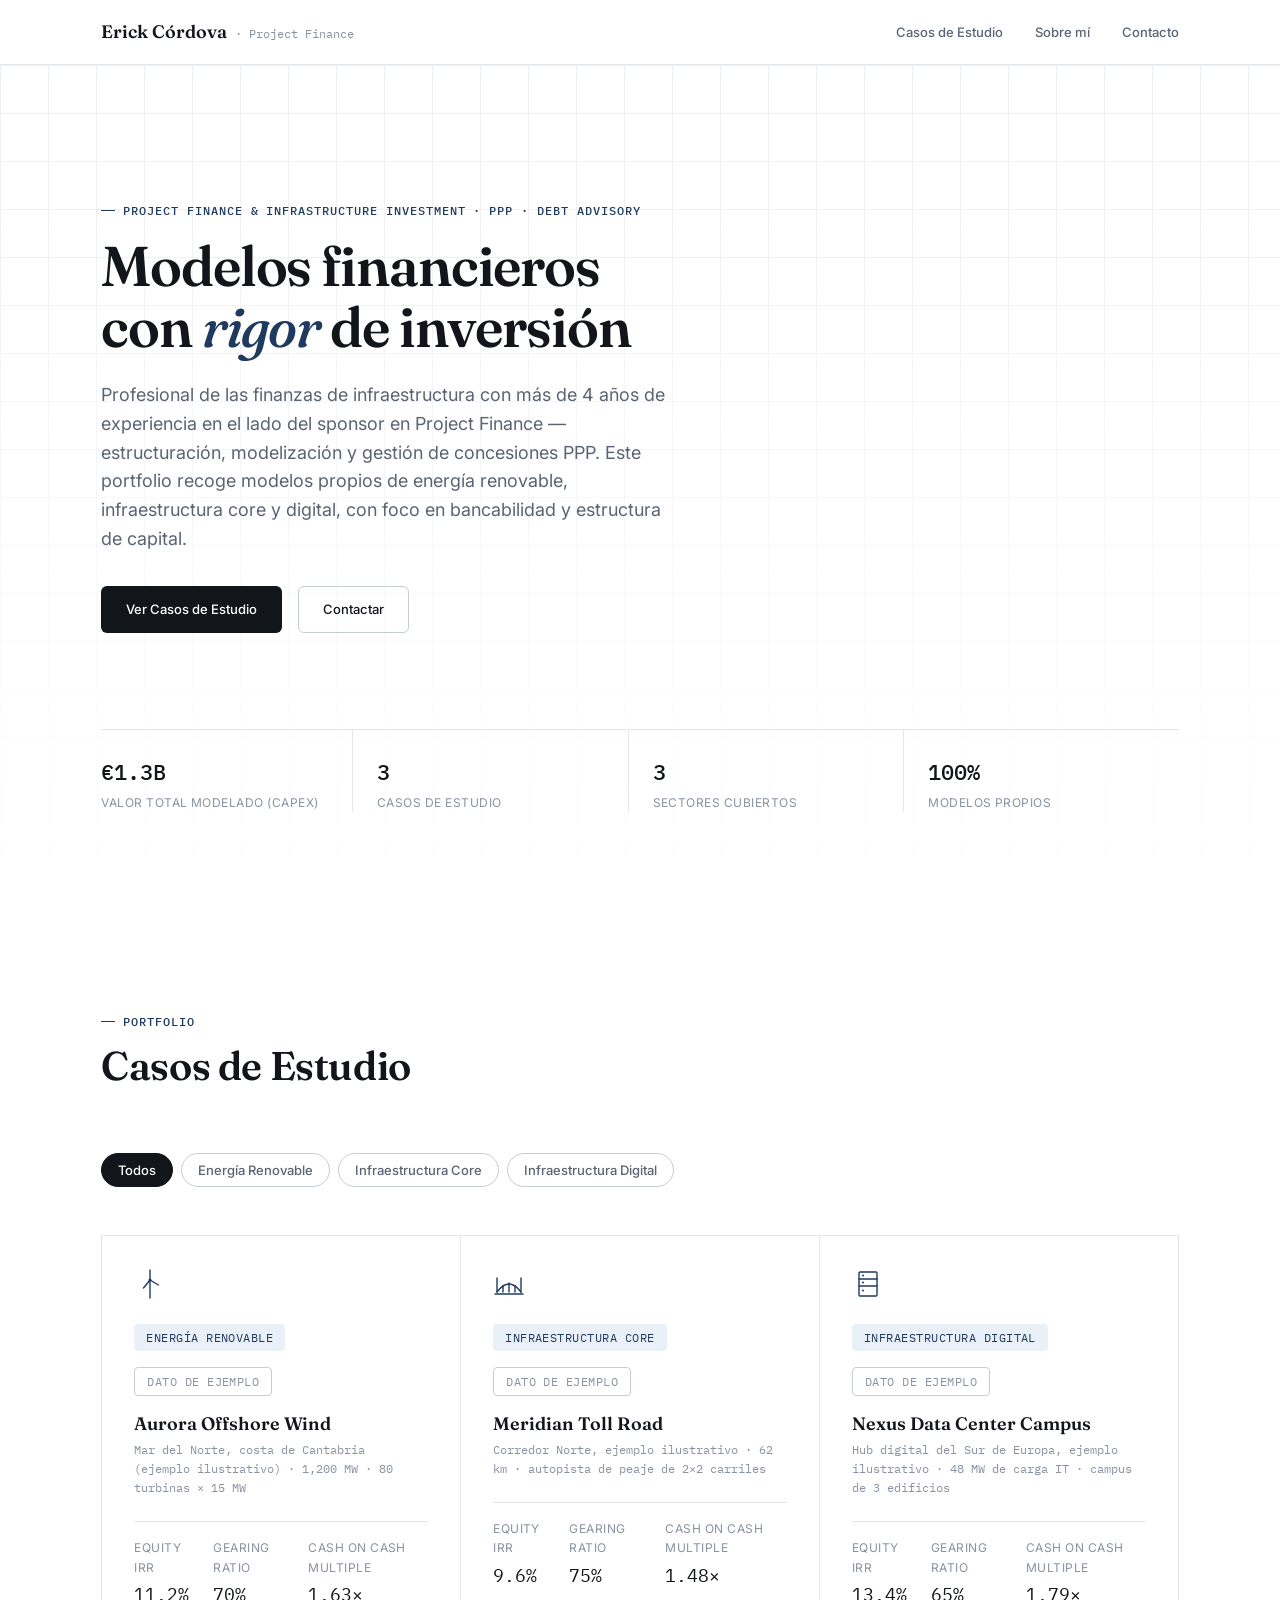
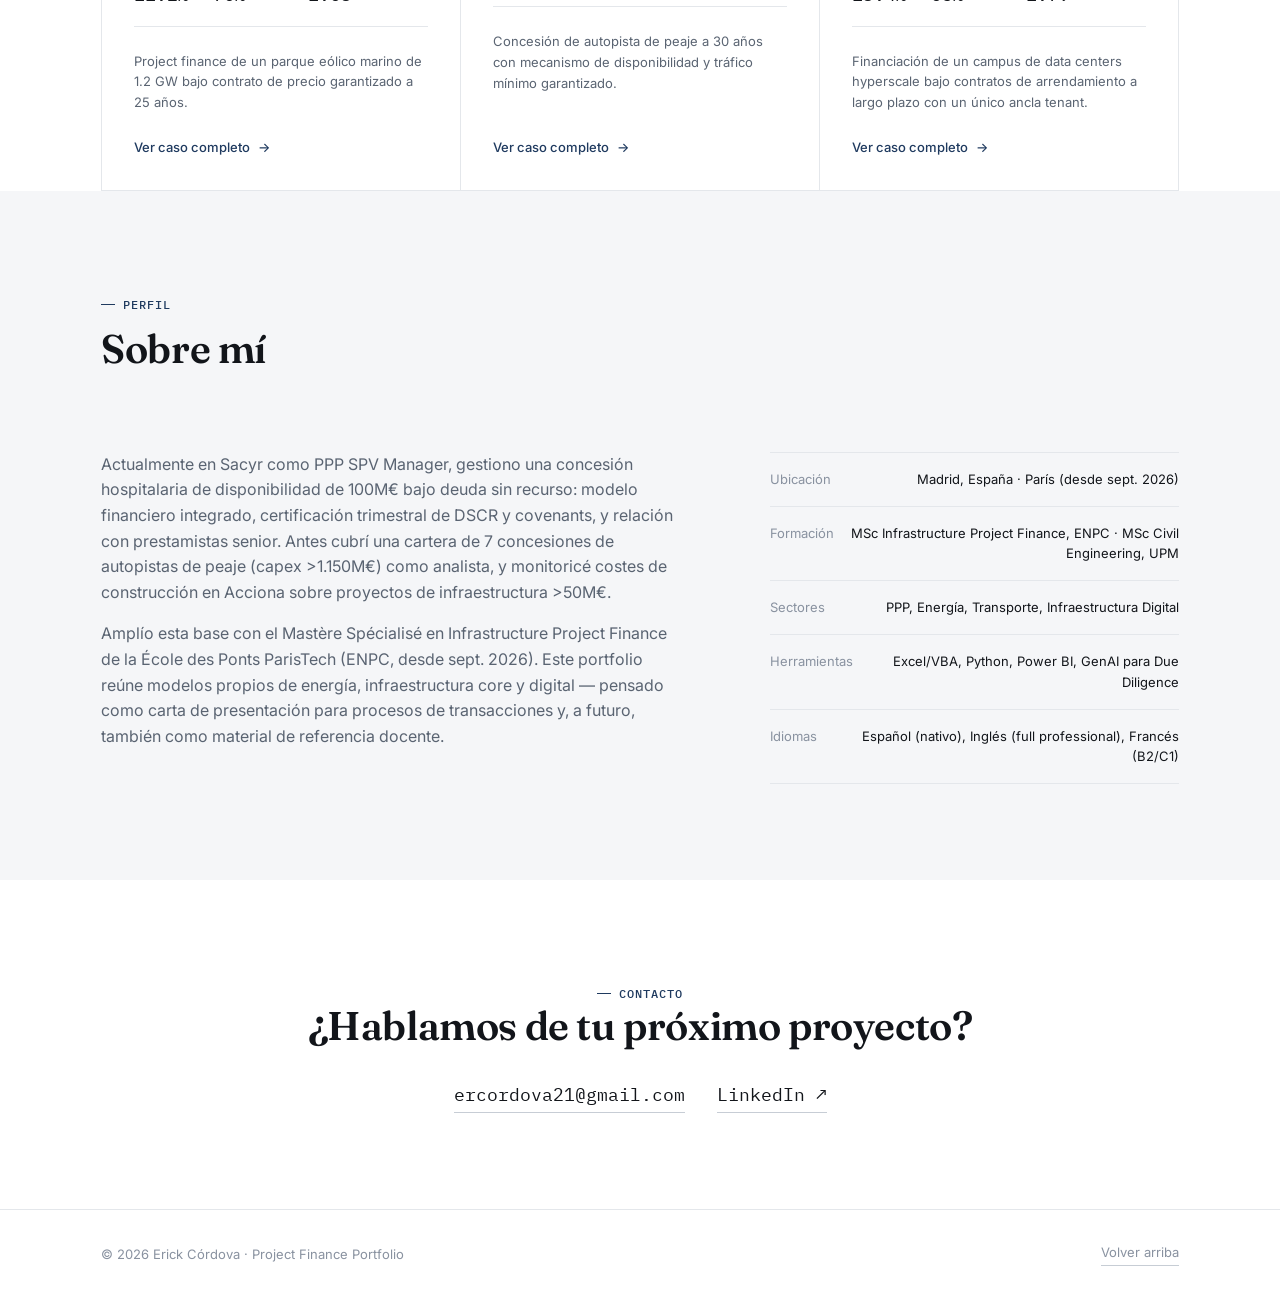
==== index.html @ b97da528 "Initial commit: project finance portfolio site Static HTML/CSS/JS portfolio with data-driven case st" ====
<!doctype html>
<html lang="es">
<head>
  <meta charset="UTF-8" />
  <meta name="viewport" content="width=device-width, initial-scale=1.0" />
  <title>Erick Córdova · Project Finance Portfolio</title>
  <meta name="description" content="Portfolio de casos de estudio en project finance de Erick Córdova: energía renovable, infraestructura core e infraestructura digital." />
  <link rel="stylesheet" href="styles.css" />
</head>
<body>

  <header class="site-nav">
    <div class="container">
      <a href="#" class="brand">Erick Córdova <span class="brand-sub">· Project Finance</span></a>
      <ul class="nav-links">
        <li><a href="#casos">Casos de Estudio</a></li>
        <li><a href="#sobre-mi">Sobre mí</a></li>
        <li><a href="#contacto">Contacto</a></li>
      </ul>
    </div>
  </header>

  <!-- ================= HERO ================= -->
  <section class="hero">
    <div class="hero-grid-bg" aria-hidden="true"></div>
    <div class="container">
      <span class="eyebrow">Project Finance &amp; Infrastructure Investment · PPP · Debt Advisory</span>
      <h1 class="reveal">Modelos financieros con <em>rigor</em> de inversión</h1>
      <p class="hero-sub reveal">
        Profesional de las finanzas de infraestructura con más de 4 años de
        experiencia en el lado del sponsor en Project Finance —
        estructuración, modelización y gestión de concesiones PPP. Este
        portfolio recoge modelos propios de energía renovable,
        infraestructura core y digital, con foco en bancabilidad y estructura
        de capital.
      </p>
      <div class="hero-ctas reveal">
        <a href="#casos" class="btn btn-primary">Ver Casos de Estudio</a>
        <a href="#contacto" class="btn btn-secondary">Contactar</a>
      </div>

      <div class="stat-bar reveal">
        <div class="stat">
          <div class="stat-value" id="stat-total-value">—</div>
          <div class="stat-label">Valor total modelado (capex)</div>
        </div>
        <div class="stat">
          <div class="stat-value" id="stat-count">—</div>
          <div class="stat-label">Casos de estudio</div>
        </div>
        <div class="stat">
          <div class="stat-value" id="stat-sectors">—</div>
          <div class="stat-label">Sectores cubiertos</div>
        </div>
        <div class="stat">
          <div class="stat-value">100%</div>
          <div class="stat-label">Modelos propios</div>
        </div>
      </div>
    </div>
  </section>

  <!-- ================= CASOS DE ESTUDIO ================= -->
  <section id="casos">
    <div class="container">
      <div class="section-heading reveal">
        <span class="eyebrow">Portfolio</span>
        <h2>Casos de Estudio</h2>
      </div>

      <div class="filter-pills reveal" role="group" aria-label="Filtrar casos de estudio por sector">
        <button class="pill" type="button" data-filter="all" aria-pressed="true">Todos</button>
        <button class="pill" type="button" data-filter="renewable" aria-pressed="false">Energía Renovable</button>
        <button class="pill" type="button" data-filter="core" aria-pressed="false">Infraestructura Core</button>
        <button class="pill" type="button" data-filter="digital" aria-pressed="false">Infraestructura Digital</button>
      </div>

      <!-- El contenido de este grid se genera desde window.CASE_STUDIES
           (data/<sector>/*.js) vía assets/js/render.js -->
      <div class="case-grid reveal" id="case-grid"></div>
      <p class="empty-state" id="empty-state" hidden>No hay casos de estudio en este sector todavía.</p>
    </div>
  </section>

  <!-- ================= SOBRE MÍ ================= -->
  <section id="sobre-mi" class="about">
    <div class="container">
      <div class="section-heading reveal" style="padding-top:0;">
        <span class="eyebrow">Perfil</span>
        <h2>Sobre mí</h2>
      </div>

      <div class="about-grid reveal">
        <div>
          <p>Actualmente en Sacyr como PPP SPV Manager, gestiono una concesión hospitalaria de disponibilidad de 100M€ bajo deuda sin recurso: modelo financiero integrado, certificación trimestral de DSCR y covenants, y relación con prestamistas senior. Antes cubrí una cartera de 7 concesiones de autopistas de peaje (capex &gt;1.150M€) como analista, y monitoricé costes de construcción en Acciona sobre proyectos de infraestructura &gt;50M€.</p>
          <p>Amplío esta base con el Mastère Spécialisé en Infrastructure Project Finance de la École des Ponts ParisTech (ENPC, desde sept. 2026). Este portfolio reúne modelos propios de energía, infraestructura core y digital — pensado como carta de presentación para procesos de transacciones y, a futuro, también como material de referencia docente.</p>
        </div>

        <ul class="fact-list">
          <li><span class="fact-label">Ubicación</span><span class="fact-value">Madrid, España · París (desde sept. 2026)</span></li>
          <li><span class="fact-label">Formación</span><span class="fact-value">MSc Infrastructure Project Finance, ENPC · MSc Civil Engineering, UPM</span></li>
          <li><span class="fact-label">Sectores</span><span class="fact-value">PPP, Energía, Transporte, Infraestructura Digital</span></li>
          <li><span class="fact-label">Herramientas</span><span class="fact-value">Excel/VBA, Python, Power BI, GenAI para Due Diligence</span></li>
          <li><span class="fact-label">Idiomas</span><span class="fact-value">Español (nativo), Inglés (full professional), Francés (B2/C1)</span></li>
        </ul>
      </div>
    </div>
  </section>

  <!-- ================= CONTACTO ================= -->
  <section id="contacto" class="contact">
    <div class="container">
      <span class="eyebrow" style="justify-content:center;">Contacto</span>
      <h2 class="reveal">¿Hablamos de tu próximo proyecto?</h2>
      <div class="contact-links reveal">
        <a href="mailto:ercordova21@gmail.com" class="link-underline">ercordova21@gmail.com</a>
        <a href="https://www.linkedin.com/in/erickcl" class="link-underline" target="_blank" rel="noopener">LinkedIn ↗</a>
      </div>
    </div>
  </section>

  <footer class="site-footer">
    <div class="container">
      <span>&copy; <span id="year"></span> Erick Córdova · Project Finance Portfolio</span>
      <a href="#" class="link-underline">Volver arriba</a>
    </div>
  </footer>

  <!-- Ficheros de datos — uno por caso de estudio, organizados por sector -->
  <script src="data/energia-renovable/aurora-offshore-wind.js"></script>
  <script src="data/infraestructura-core/meridian-toll-road.js"></script>
  <script src="data/infraestructura-digital/nexus-data-center.js"></script>

  <script src="assets/js/charts.js"></script>
  <script src="assets/js/render.js"></script>
  <script src="script.js"></script>
</body>
</html>
---- styles.css ----
/* ============================================================================
   PROJECT FINANCE PORTFOLIO — Design System
   Minimalista blanco/negro · acento azul "blueprint" · datos en monoespaciada
   ============================================================================ */

@import url("https://fonts.googleapis.com/css2?family=Fraunces:ital,wght@0,500;0,600;1,500;1,600&family=Inter:wght@400;500;600&family=IBM+Plex+Mono:wght@400;500&display=swap");

:root {
  /* Color */
  --bg: #ffffff;
  --bg-subtle: #f5f6f8;
  --ink: #12151a;
  --ink-secondary: #5a6472;
  --ink-faint: #8992a0;
  --line: #e4e7eb;
  --line-strong: #c7cdd5;
  --accent: #1f3a5f;
  --accent-soft: #eaf0f7;

  /* Tipografía */
  --font-display: "Fraunces", Georgia, serif;
  --font-body: "Inter", -apple-system, BlinkMacSystemFont, sans-serif;
  --font-mono: "IBM Plex Mono", ui-monospace, "SF Mono", monospace;

  /* Escala modular */
  --text-xs: 0.75rem;
  --text-sm: 0.8125rem;
  --text-base: 1rem;
  --text-md: 1.125rem;
  --text-lg: 1.375rem;
  --text-xl: clamp(1.75rem, 1.4rem + 1.5vw, 2.5rem);
  --text-2xl: clamp(2.25rem, 1.7rem + 2.5vw, 3.5rem);

  /* Espaciado base 4/8 */
  --space-1: 4px;
  --space-2: 8px;
  --space-3: 12px;
  --space-4: 16px;
  --space-6: 24px;
  --space-8: 32px;
  --space-12: 48px;
  --space-16: 64px;
  --space-24: 96px;
  --space-32: 128px;

  --radius-sm: 4px;
  --radius-base: 6px;
  --radius-pill: 999px;

  --ease-out: cubic-bezier(0.4, 0, 0.2, 1);
  --duration-fast: 150ms;
  --duration-base: 220ms;

  --container: 1180px;
  --gutter: clamp(20px, 4vw, 64px);
}

/* ---- Reset ---- */

* { margin: 0; padding: 0; box-sizing: border-box; }
html { -webkit-font-smoothing: antialiased; scroll-behavior: smooth; overflow-x: hidden; }

@media (prefers-reduced-motion: reduce) {
  html { scroll-behavior: auto; }
  * { animation-duration: 0.01ms !important; transition-duration: 0.01ms !important; }
}

body {
  background: var(--bg);
  color: var(--ink);
  font-family: var(--font-body);
  font-size: var(--text-base);
  line-height: 1.6;
  overflow-x: hidden;
}

img, svg { display: block; max-width: 100%; }

a { color: inherit; text-decoration: none; }

:focus-visible {
  outline: 2px solid var(--accent);
  outline-offset: 3px;
}

/* ---- Tipografía ---- */

h1, h2, h3 {
  font-family: var(--font-display);
  font-weight: 600;
  color: var(--ink);
}

h1 { font-size: var(--text-2xl); line-height: 1.08; letter-spacing: -0.02em; }
h2 { font-size: var(--text-xl); line-height: 1.15; letter-spacing: -0.01em; }
h3 { font-size: var(--text-md); line-height: 1.3; font-weight: 600; }

em, .accent-italic {
  font-style: italic;
  color: var(--accent);
  font-weight: 500;
}

p { color: var(--ink-secondary); max-width: 62ch; }
p + p { margin-top: var(--space-4); }

.eyebrow {
  display: inline-flex;
  align-items: center;
  gap: var(--space-2);
  font-family: var(--font-mono);
  font-size: var(--text-xs);
  font-weight: 500;
  letter-spacing: 0.08em;
  text-transform: uppercase;
  color: var(--accent);
}

.eyebrow::before {
  content: "";
  width: 14px;
  height: 1px;
  background: var(--accent);
}

/* Todos los datos numéricos van en monoespaciada */
.mono, .stat-value, .metric-value, table td.numeric, .callout-value {
  font-family: var(--font-mono);
  font-variant-numeric: tabular-nums;
}

/* ---- Layout ---- */

.container {
  max-width: var(--container);
  margin: 0 auto;
  padding: 0 var(--gutter);
}

section { position: relative; }

.placeholder {
  color: var(--accent);
}

/* ---- Nav ---- */

.site-nav {
  position: sticky;
  top: 0;
  z-index: 50;
  background: rgba(255, 255, 255, 0.82);
  backdrop-filter: blur(10px);
  -webkit-backdrop-filter: blur(10px);
  border-bottom: 1px solid var(--line);
}

.site-nav .container {
  display: flex;
  align-items: center;
  justify-content: space-between;
  height: 64px;
}

.site-nav .brand {
  font-family: var(--font-display);
  font-weight: 600;
  font-size: var(--text-md);
  display: flex;
  align-items: baseline;
  gap: var(--space-2);
}

.site-nav .brand .brand-sub {
  font-family: var(--font-mono);
  font-size: var(--text-xs);
  color: var(--ink-faint);
  font-weight: 400;
}

.nav-links {
  display: flex;
  gap: var(--space-8);
  list-style: none;
}

.nav-links a {
  font-size: var(--text-sm);
  font-weight: 500;
  color: var(--ink-secondary);
  transition: color var(--duration-fast) var(--ease-out);
}

.nav-links a:hover { color: var(--ink); }

.nav-back {
  display: inline-flex;
  align-items: center;
  gap: var(--space-2);
  font-size: var(--text-sm);
  font-weight: 500;
  color: var(--ink-secondary);
  transition: color var(--duration-fast) var(--ease-out), gap var(--duration-fast) var(--ease-out);
}

.nav-back:hover { color: var(--accent); gap: var(--space-3); }

@media (max-width: 720px) {
  .nav-links { display: none; }
}

/* ---- Buttons ---- */

.btn {
  display: inline-flex;
  align-items: center;
  gap: var(--space-2);
  padding: var(--space-3) var(--space-6);
  border-radius: var(--radius-base);
  font-size: var(--text-sm);
  font-weight: 500;
  cursor: pointer;
  border: 1px solid transparent;
  transition: background-color var(--duration-fast) var(--ease-out),
              border-color var(--duration-fast) var(--ease-out),
              color var(--duration-fast) var(--ease-out),
              transform var(--duration-fast) var(--ease-out);
}

.btn:active { transform: scale(0.98); }

.btn-primary { background: var(--ink); color: var(--bg); }
.btn-primary:hover { background: var(--accent); }

.btn-secondary { background: transparent; border-color: var(--line-strong); color: var(--ink); }
.btn-secondary:hover { border-color: var(--accent); color: var(--accent); }

.btn[disabled] { opacity: 0.4; cursor: not-allowed; pointer-events: none; }

.link-arrow {
  display: inline-flex;
  align-items: center;
  gap: var(--space-2);
  font-size: var(--text-sm);
  font-weight: 500;
  color: var(--accent);
}

.link-arrow .arrow { transition: transform var(--duration-base) var(--ease-out); }
.link-arrow:hover .arrow { transform: translateX(4px); }

.link-underline {
  border-bottom: 1px solid var(--line-strong);
  padding-bottom: 2px;
  transition: border-color var(--duration-fast) var(--ease-out), color var(--duration-fast) var(--ease-out);
}
.link-underline:hover { border-color: var(--accent); color: var(--accent); }

/* ---- Blueprint corner marks (uso moderado) ---- */

.blueprint-marks {
  position: relative;
}
.blueprint-marks::before,
.blueprint-marks::after {
  content: "";
  position: absolute;
  width: 14px;
  height: 14px;
  border: 1px solid var(--line-strong);
  pointer-events: none;
}
.blueprint-marks::before { top: -1px; left: -1px; border-right: none; border-bottom: none; }
.blueprint-marks::after { bottom: -1px; right: -1px; border-left: none; border-top: none; }

/* ---- Hero (home) ---- */

.hero {
  padding: var(--space-32) 0 var(--space-24);
  position: relative;
  overflow: hidden;
}

.hero-grid-bg {
  position: absolute;
  inset: 0;
  background-image:
    repeating-linear-gradient(to right, var(--line) 0 1px, transparent 1px 48px),
    repeating-linear-gradient(to bottom, var(--line) 0 1px, transparent 1px 48px);
  mask-image: linear-gradient(to bottom, black, transparent);
  -webkit-mask-image: linear-gradient(to bottom, black, transparent);
  opacity: 0.7;
  z-index: 0;
}

.hero .container { position: relative; z-index: 1; }

.hero h1 { max-width: 16ch; margin-top: var(--space-4); }

.hero-sub {
  margin-top: var(--space-6);
  font-size: var(--text-md);
  max-width: 52ch;
}

.hero-ctas {
  display: flex;
  gap: var(--space-4);
  margin-top: var(--space-8);
}

.stat-bar {
  display: flex;
  margin-top: var(--space-24);
  border-top: 1px solid var(--line);
}

.stat {
  flex: 1;
  padding: var(--space-6) var(--space-6) 0 0;
  border-left: 1px solid var(--line);
  padding-left: var(--space-6);
}
.stat:first-child { border-left: none; padding-left: 0; }

.stat-value {
  font-size: var(--text-lg);
  color: var(--ink);
  font-weight: 500;
}

.stat-label {
  margin-top: var(--space-1);
  font-size: var(--text-xs);
  color: var(--ink-faint);
  letter-spacing: 0.04em;
  text-transform: uppercase;
}

@media (max-width: 720px) {
  .stat-bar { flex-wrap: wrap; gap: var(--space-6); }
  .stat { flex: 1 1 40%; border-left: none; padding-left: 0; }
}

/* ---- Section heading ---- */

.section-heading {
  padding: var(--space-24) 0 var(--space-8);
}

.section-heading h2 { margin-top: var(--space-3); }

/* ---- Filter pills ---- */

.filter-pills {
  display: flex;
  flex-wrap: wrap;
  gap: var(--space-2);
  margin-top: var(--space-8);
}

.pill {
  padding: var(--space-2) var(--space-4);
  border-radius: var(--radius-pill);
  border: 1px solid var(--line-strong);
  background: transparent;
  font-family: var(--font-body);
  font-size: var(--text-sm);
  font-weight: 500;
  color: var(--ink-secondary);
  cursor: pointer;
  transition: background-color var(--duration-fast) var(--ease-out),
              border-color var(--duration-fast) var(--ease-out),
              color var(--duration-fast) var(--ease-out);
}

.pill:hover { border-color: var(--accent); color: var(--accent); }

.pill[aria-pressed="true"] {
  background: var(--ink);
  border-color: var(--ink);
  color: var(--bg);
}

/* ---- Case study grid ---- */

.case-grid {
  display: grid;
  grid-template-columns: repeat(3, 1fr);
  gap: 1px;
  background: var(--line);
  border: 1px solid var(--line);
  margin-top: var(--space-12);
}

@media (max-width: 900px) {
  .case-grid { grid-template-columns: 1fr; }
}

.case-card {
  background: var(--bg);
  padding: var(--space-8);
  display: flex;
  flex-direction: column;
  transition: background-color var(--duration-base) var(--ease-out);
}

.case-card:hover { background: var(--bg-subtle); }

.case-card .case-icon {
  width: 32px;
  height: 32px;
  color: var(--accent);
  margin-bottom: var(--space-6);
}

.case-card .sector-tag {
  display: inline-flex;
  align-self: flex-start;
  font-family: var(--font-mono);
  font-size: var(--text-xs);
  letter-spacing: 0.04em;
  text-transform: uppercase;
  color: var(--accent);
  background: var(--accent-soft);
  padding: var(--space-1) var(--space-3);
  border-radius: var(--radius-sm);
  margin-bottom: var(--space-4);
}

.case-card h3 { margin-bottom: var(--space-1); }

.case-card .case-meta {
  font-family: var(--font-mono);
  font-size: var(--text-xs);
  color: var(--ink-faint);
  margin-bottom: var(--space-6);
}

.case-metrics {
  display: flex;
  gap: var(--space-6);
  padding: var(--space-4) 0;
  border-top: 1px solid var(--line);
  border-bottom: 1px solid var(--line);
  margin-bottom: var(--space-6);
}

.case-metrics .metric-label {
  font-size: var(--text-xs);
  color: var(--ink-faint);
  text-transform: uppercase;
  letter-spacing: 0.04em;
  margin-bottom: var(--space-1);
}

.case-metrics .metric-value { font-size: var(--text-md); color: var(--ink); }

.case-card p { font-size: var(--text-sm); margin-bottom: var(--space-6); flex: 1; }

.case-card[hidden] { display: none; }

.empty-state {
  grid-column: 1 / -1;
  padding: var(--space-16);
  text-align: center;
  color: var(--ink-faint);
  font-size: var(--text-sm);
  background: var(--bg);
}

/* ---- About ---- */

.about {
  background: var(--bg-subtle);
  padding: var(--space-24) 0;
}

.about-grid {
  display: grid;
  grid-template-columns: 1.4fr 1fr;
  gap: var(--space-24);
  margin-top: var(--space-12);
}

@media (max-width: 800px) {
  .about-grid { grid-template-columns: 1fr; gap: var(--space-12); }
}

.fact-list { list-style: none; }

.fact-list li {
  display: flex;
  justify-content: space-between;
  padding: var(--space-4) 0;
  border-bottom: 1px solid var(--line);
  font-size: var(--text-sm);
}

.fact-list li:first-child { border-top: 1px solid var(--line); }

.fact-list .fact-label { color: var(--ink-faint); }
.fact-list .fact-value { color: var(--ink); text-align: right; }

/* ---- Contact ---- */

.contact {
  padding: var(--space-24) 0;
  text-align: center;
}

.contact-links {
  display: flex;
  justify-content: center;
  gap: var(--space-8);
  margin-top: var(--space-8);
  font-size: var(--text-md);
  font-family: var(--font-mono);
}

/* ---- Footer ---- */

.site-footer {
  border-top: 1px solid var(--line);
  padding: var(--space-8) 0;
}

.site-footer .container {
  display: flex;
  justify-content: space-between;
  align-items: center;
  font-size: var(--text-sm);
  color: var(--ink-faint);
}

/* ---- Reveal on scroll ---- */

.reveal {
  opacity: 0;
  transform: translateY(14px);
  transition: opacity 600ms var(--ease-out), transform 600ms var(--ease-out);
}

.reveal.is-visible { opacity: 1; transform: translateY(0); }

@media (prefers-reduced-motion: reduce) {
  .reveal { opacity: 1; transform: none; transition: none; }
}

/* ============================================================================
   CASE STUDY TEMPLATE
   ============================================================================ */

.case-hero {
  padding: var(--space-16) 0 var(--space-12);
  border-bottom: 1px solid var(--line);
}

.case-hero h1 { margin-top: var(--space-3); max-width: 22ch; }

.case-hero-metrics {
  display: flex;
  gap: var(--space-12);
  margin-top: var(--space-12);
  flex-wrap: wrap;
}

.case-hero-metrics .metric-label {
  font-size: var(--text-xs);
  color: var(--ink-faint);
  text-transform: uppercase;
  letter-spacing: 0.05em;
  margin-bottom: var(--space-1);
}

.case-hero-metrics .metric-value {
  font-size: var(--text-xl);
  color: var(--accent);
}

/* Layout con TOC lateral */

.case-body {
  display: grid;
  grid-template-columns: 220px 1fr;
  gap: var(--space-16);
  padding: var(--space-16) 0 var(--space-24);
  align-items: start;
}

@media (max-width: 900px) {
  .case-body { grid-template-columns: 1fr; }
}

.case-toc {
  position: sticky;
  top: 88px;
}

.case-toc ol {
  list-style: none;
  border-left: 1px solid var(--line);
}

.case-toc li { margin: 0; }

.case-toc a {
  display: block;
  padding: var(--space-2) 0 var(--space-2) var(--space-4);
  margin-left: -1px;
  border-left: 1px solid transparent;
  font-size: var(--text-sm);
  color: var(--ink-faint);
  transition: color var(--duration-fast) var(--ease-out), border-color var(--duration-fast) var(--ease-out);
}

.case-toc a:hover { color: var(--ink); }

.case-toc a.is-active {
  color: var(--accent);
  border-left-color: var(--accent);
  font-weight: 500;
}

@media (max-width: 900px) {
  .case-toc {
    position: static;
    border-bottom: 1px solid var(--line);
    padding-bottom: var(--space-4);
    margin-bottom: var(--space-4);
  }
  .case-toc ol {
    display: flex;
    flex-wrap: wrap;
    gap: var(--space-1) var(--space-6);
    border-left: none;
  }
  .case-toc a { padding-left: 0; border-left: none; }
  .case-toc a.is-active { border-left: none; text-decoration: underline; }
}

.case-section {
  padding-bottom: var(--space-24);
  scroll-margin-top: 88px;
}

.case-section .section-number {
  font-family: var(--font-mono);
  font-size: var(--text-xs);
  color: var(--ink-faint);
  letter-spacing: 0.06em;
}

.case-section h2 { margin: var(--space-2) 0 var(--space-6); }

.case-section h3.subhead {
  font-family: var(--font-body);
  color: var(--accent);
  font-size: var(--text-sm);
  text-transform: uppercase;
  letter-spacing: 0.05em;
  font-weight: 600;
  margin-bottom: var(--space-4);
}

/* Tablas */

.table-scroll {
  overflow-x: auto;
  margin-top: var(--space-6);
  -webkit-overflow-scrolling: touch;
}

.table-scroll table { margin-top: 0; }

table { width: 100%; min-width: 480px; border-collapse: collapse; margin-top: var(--space-6); font-size: var(--text-sm); }

.facts-table { min-width: 0; }

caption {
  caption-side: top;
  text-align: left;
  font-family: var(--font-mono);
  font-size: var(--text-xs);
  color: var(--ink-faint);
  text-transform: uppercase;
  letter-spacing: 0.05em;
  margin-bottom: var(--space-2);
}

th, td { text-align: left; padding: var(--space-3) var(--space-4); border-bottom: 1px solid var(--line); }

th {
  color: var(--ink-faint);
  font-weight: 500;
  font-family: var(--font-mono);
  letter-spacing: 0.03em;
  text-transform: uppercase;
  font-size: var(--text-xs);
}

td { color: var(--ink); }
td.numeric, th.numeric { text-align: right; }
td.negative { color: #a8483a; }

tbody tr:hover { background: var(--bg-subtle); }

.facts-table td:first-child { color: var(--ink-faint); width: 38%; }

.assumption-group { margin-top: var(--space-12); }
.assumption-group:first-child { margin-top: var(--space-6); }
.assumption-group h3 { margin-bottom: 0; }

/* Callouts */

.callout-row {
  display: grid;
  grid-template-columns: repeat(3, 1fr);
  gap: var(--space-6);
  margin-top: var(--space-8);
}

@media (max-width: 800px) {
  .callout-row { grid-template-columns: 1fr; }
}

.callout {
  border: 1px solid var(--line);
  padding: var(--space-6);
  position: relative;
}

.callout .callout-value {
  font-size: var(--text-lg);
  color: var(--accent);
  display: block;
  margin-bottom: var(--space-2);
}

.callout p { font-size: var(--text-sm); }

/* Insights (PE / Lenders) */

.insight-list { margin-top: var(--space-6); display: flex; flex-direction: column; gap: var(--space-6); }

.insight {
  padding-left: var(--space-6);
  border-left: 2px solid var(--line);
}

.insight strong { display: block; margin-bottom: var(--space-2); font-size: var(--text-base); color: var(--ink); }

.insight-columns {
  display: grid;
  grid-template-columns: 1fr 1fr;
  gap: var(--space-16);
  margin-top: var(--space-8);
}

@media (max-width: 800px) {
  .insight-columns { grid-template-columns: 1fr; gap: var(--space-12); }
}

/* Download card */

.download-card {
  display: flex;
  align-items: center;
  justify-content: space-between;
  gap: var(--space-6);
  border: 1px solid var(--line-strong);
  padding: var(--space-6);
  margin-top: var(--space-6);
  flex-wrap: wrap;
}

.download-card .file-icon {
  width: 28px;
  height: 28px;
  color: var(--accent);
  flex-shrink: 0;
}

.download-card .file-info {
  display: flex;
  align-items: center;
  gap: var(--space-4);
  flex: 1;
}

.download-card .file-name {
  font-family: var(--font-mono);
  font-size: var(--text-sm);
  color: var(--ink);
}

.download-card .file-meta {
  font-size: var(--text-xs);
  color: var(--ink-faint);
  margin-top: var(--space-1);
}

/* Sources */

.sources-list { list-style: none; margin-top: var(--space-6); }

.sources-list li {
  padding: var(--space-4) 0;
  border-bottom: 1px solid var(--line);
  display: grid;
  grid-template-columns: 140px 1fr;
  gap: var(--space-6);
}

@media (max-width: 700px) {
  .sources-list li { grid-template-columns: 1fr; gap: var(--space-1); }
}

.sources-list .source-org {
  font-family: var(--font-mono);
  font-size: var(--text-xs);
  color: var(--ink-faint);
  text-transform: uppercase;
  letter-spacing: 0.04em;
}

.sources-list .source-title { color: var(--ink); font-weight: 500; margin-bottom: var(--space-1); }
.sources-list .source-desc { font-size: var(--text-sm); color: var(--ink-secondary); }
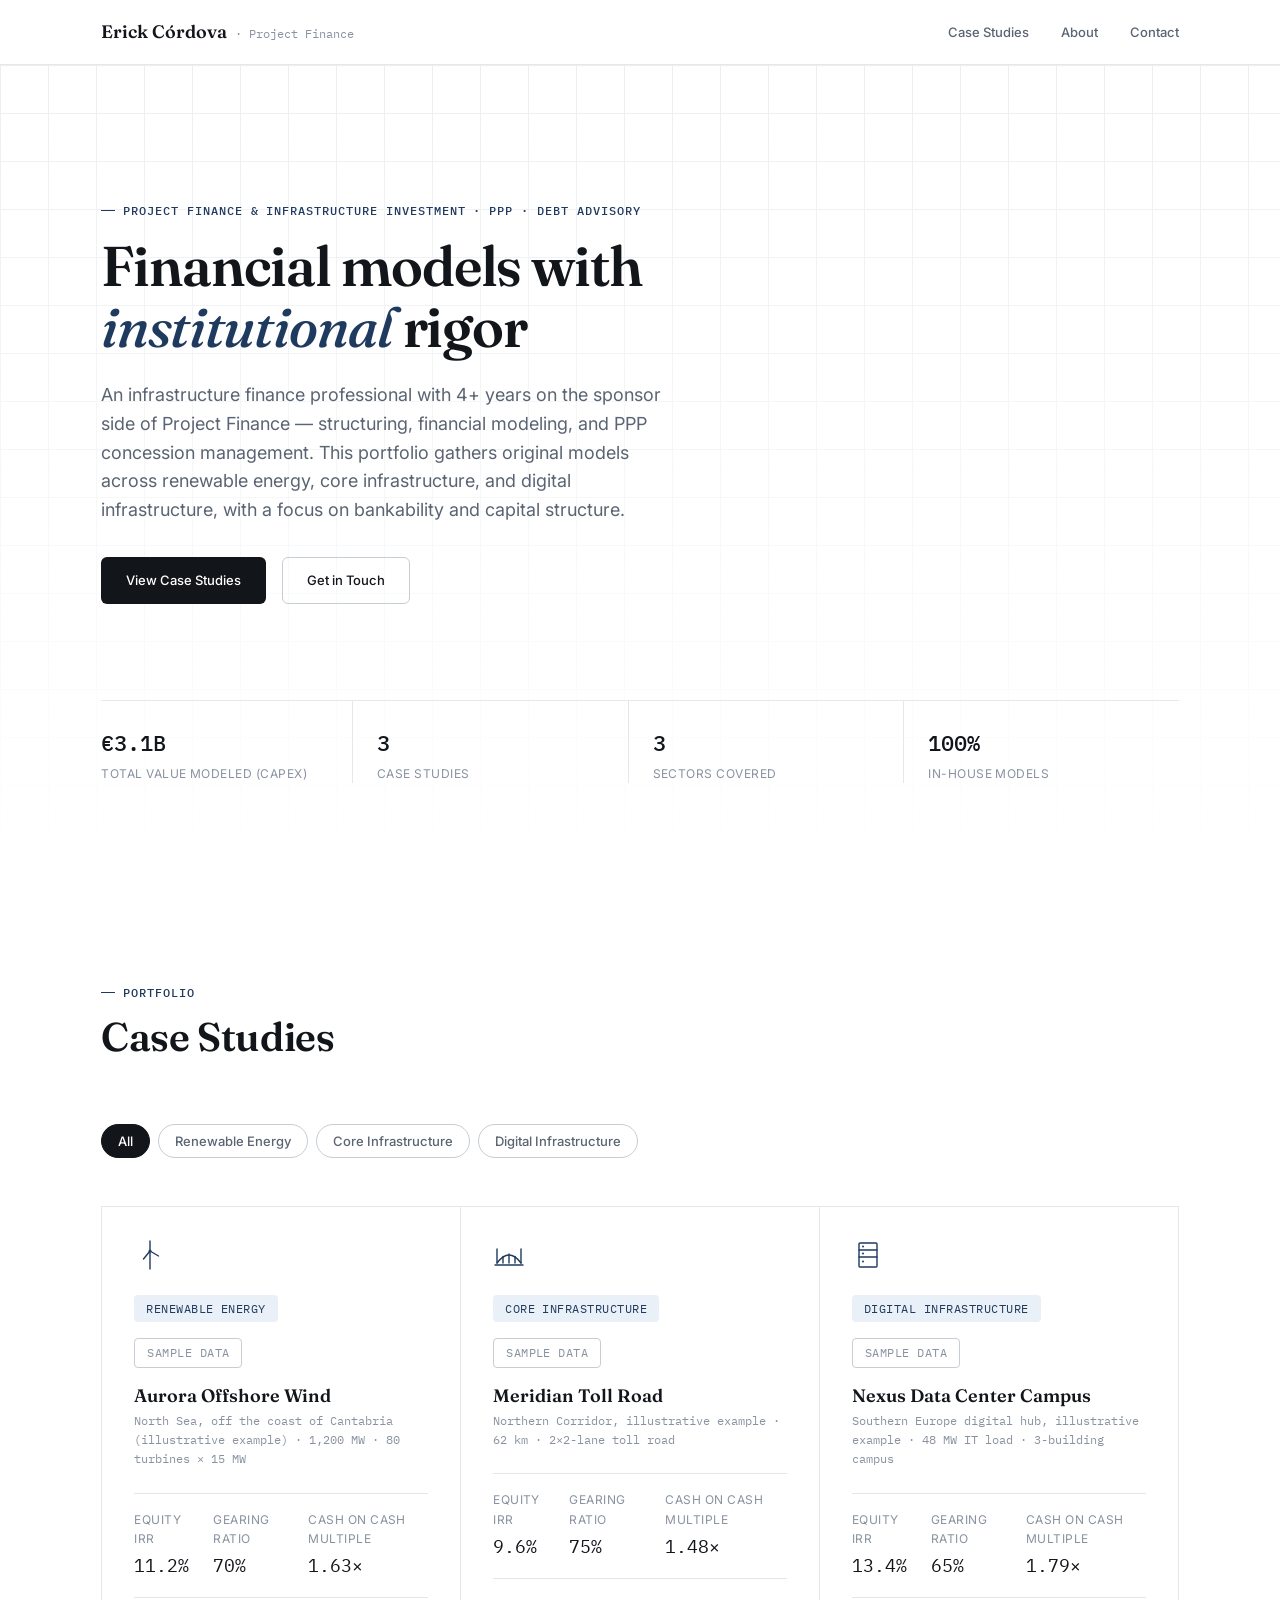
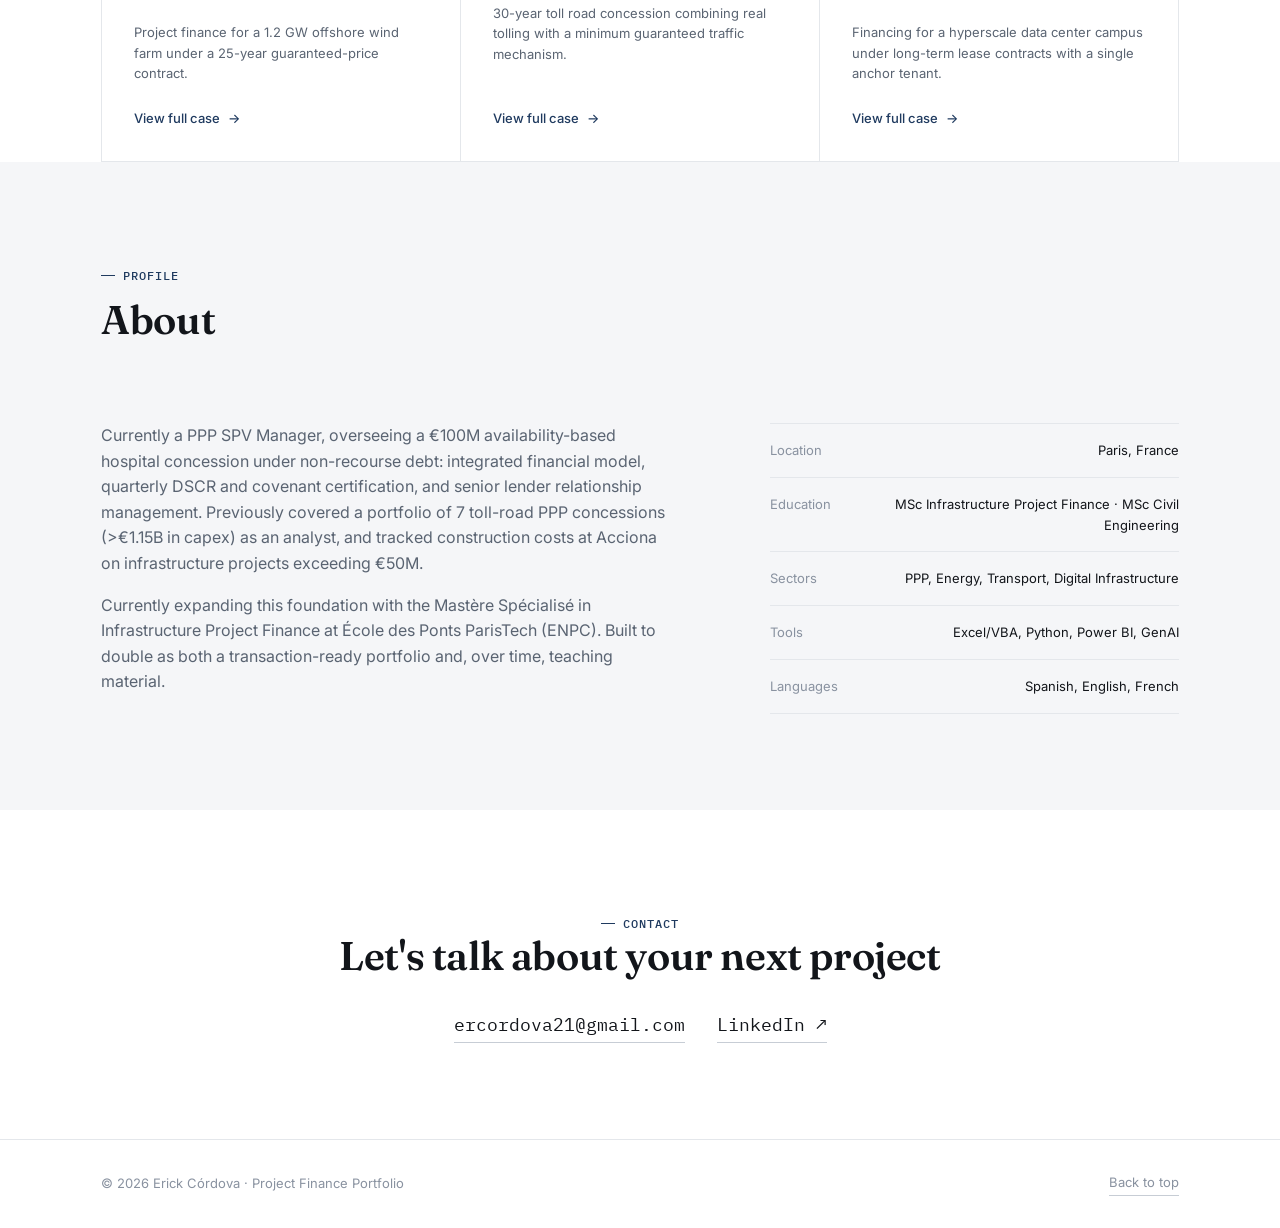
==== commit 85843bb2: "Translate site content to English and fix About section redundancy Rewrote index.html, case-study.ht" ====
--- a/index.html
+++ b/index.html
@@ -1,10 +1,10 @@
 <!doctype html>
-<html lang="es">
+<html lang="en">
 <head>
   <meta charset="UTF-8" />
   <meta name="viewport" content="width=device-width, initial-scale=1.0" />
   <title>Erick Córdova · Project Finance Portfolio</title>
-  <meta name="description" content="Portfolio de casos de estudio en project finance de Erick Córdova: energía renovable, infraestructura core e infraestructura digital." />
+  <meta name="description" content="Erick Córdova's project finance case study portfolio: renewable energy, core infrastructure, and digital infrastructure." />
   <link rel="stylesheet" href="styles.css" />
 </head>
 <body>
@@ -12,10 +12,18 @@
   <header class="site-nav">
     <div class="container">
       <a href="#" class="brand">Erick Córdova <span class="brand-sub">· Project Finance</span></a>
-      <ul class="nav-links">
-        <li><a href="#casos">Casos de Estudio</a></li>
-        <li><a href="#sobre-mi">Sobre mí</a></li>
-        <li><a href="#contacto">Contacto</a></li>
+      <button class="nav-toggle" type="button" aria-expanded="false" aria-controls="nav-links" aria-label="Open menu">
+        <svg class="icon-menu" viewBox="0 0 24 24" fill="none" stroke="currentColor" stroke-width="1.6" stroke-linecap="round" aria-hidden="true">
+          <line x1="3" y1="7" x2="21" y2="7" /><line x1="3" y1="12" x2="21" y2="12" /><line x1="3" y1="17" x2="21" y2="17" />
+        </svg>
+        <svg class="icon-close" viewBox="0 0 24 24" fill="none" stroke="currentColor" stroke-width="1.6" stroke-linecap="round" aria-hidden="true">
+          <line x1="5" y1="5" x2="19" y2="19" /><line x1="5" y1="19" x2="19" y2="5" />
+        </svg>
+      </button>
+      <ul class="nav-links" id="nav-links">
+        <li><a href="#casos">Case Studies</a></li>
+        <li><a href="#sobre-mi">About</a></li>
+        <li><a href="#contacto">Contact</a></li>
       </ul>
     </div>
   </header>
@@ -25,93 +33,92 @@
     <div class="hero-grid-bg" aria-hidden="true"></div>
     <div class="container">
       <span class="eyebrow">Project Finance &amp; Infrastructure Investment · PPP · Debt Advisory</span>
-      <h1 class="reveal">Modelos financieros con <em>rigor</em> de inversión</h1>
+      <h1 class="reveal">Financial models with <em>institutional</em> rigor</h1>
       <p class="hero-sub reveal">
-        Profesional de las finanzas de infraestructura con más de 4 años de
-        experiencia en el lado del sponsor en Project Finance —
-        estructuración, modelización y gestión de concesiones PPP. Este
-        portfolio recoge modelos propios de energía renovable,
-        infraestructura core y digital, con foco en bancabilidad y estructura
-        de capital.
+        An infrastructure finance professional with 4+ years on the sponsor
+        side of Project Finance — structuring, financial modeling, and PPP
+        concession management. This portfolio gathers original models across
+        renewable energy, core infrastructure, and digital infrastructure,
+        with a focus on bankability and capital structure.
       </p>
       <div class="hero-ctas reveal">
-        <a href="#casos" class="btn btn-primary">Ver Casos de Estudio</a>
-        <a href="#contacto" class="btn btn-secondary">Contactar</a>
+        <a href="#casos" class="btn btn-primary">View Case Studies</a>
+        <a href="#contacto" class="btn btn-secondary">Get in Touch</a>
       </div>
 
       <div class="stat-bar reveal">
         <div class="stat">
           <div class="stat-value" id="stat-total-value">—</div>
-          <div class="stat-label">Valor total modelado (capex)</div>
+          <div class="stat-label">Total Value Modeled (Capex)</div>
         </div>
         <div class="stat">
           <div class="stat-value" id="stat-count">—</div>
-          <div class="stat-label">Casos de estudio</div>
+          <div class="stat-label">Case Studies</div>
         </div>
         <div class="stat">
           <div class="stat-value" id="stat-sectors">—</div>
-          <div class="stat-label">Sectores cubiertos</div>
+          <div class="stat-label">Sectors Covered</div>
         </div>
         <div class="stat">
           <div class="stat-value">100%</div>
-          <div class="stat-label">Modelos propios</div>
+          <div class="stat-label">In-House Models</div>
         </div>
       </div>
     </div>
   </section>
 
-  <!-- ================= CASOS DE ESTUDIO ================= -->
+  <!-- ================= CASE STUDIES ================= -->
   <section id="casos">
     <div class="container">
       <div class="section-heading reveal">
         <span class="eyebrow">Portfolio</span>
-        <h2>Casos de Estudio</h2>
+        <h2>Case Studies</h2>
       </div>
 
-      <div class="filter-pills reveal" role="group" aria-label="Filtrar casos de estudio por sector">
-        <button class="pill" type="button" data-filter="all" aria-pressed="true">Todos</button>
-        <button class="pill" type="button" data-filter="renewable" aria-pressed="false">Energía Renovable</button>
-        <button class="pill" type="button" data-filter="core" aria-pressed="false">Infraestructura Core</button>
-        <button class="pill" type="button" data-filter="digital" aria-pressed="false">Infraestructura Digital</button>
+      <div class="filter-pills reveal" role="group" aria-label="Filter case studies by sector">
+        <button class="pill" type="button" data-filter="all" aria-pressed="true">All</button>
+        <button class="pill" type="button" data-filter="renewable" aria-pressed="false">Renewable Energy</button>
+        <button class="pill" type="button" data-filter="core" aria-pressed="false">Core Infrastructure</button>
+        <button class="pill" type="button" data-filter="digital" aria-pressed="false">Digital Infrastructure</button>
       </div>
 
-      <!-- El contenido de este grid se genera desde window.CASE_STUDIES
-           (data/<sector>/*.js) vía assets/js/render.js -->
+      <!-- This grid is generated from window.CASE_STUDIES
+           (data/<sector>/*.js) via assets/js/render.js -->
       <div class="case-grid reveal" id="case-grid"></div>
-      <p class="empty-state" id="empty-state" hidden>No hay casos de estudio en este sector todavía.</p>
+      <p class="empty-state" id="empty-state" hidden>No case studies in this sector yet.</p>
     </div>
   </section>
 
-  <!-- ================= SOBRE MÍ ================= -->
+  <!-- ================= ABOUT ================= -->
   <section id="sobre-mi" class="about">
     <div class="container">
       <div class="section-heading reveal" style="padding-top:0;">
-        <span class="eyebrow">Perfil</span>
-        <h2>Sobre mí</h2>
+        <span class="eyebrow">Profile</span>
+        <h2>About</h2>
       </div>
 
       <div class="about-grid reveal">
         <div>
-          <p>Actualmente en Sacyr como PPP SPV Manager, gestiono una concesión hospitalaria de disponibilidad de 100M€ bajo deuda sin recurso: modelo financiero integrado, certificación trimestral de DSCR y covenants, y relación con prestamistas senior. Antes cubrí una cartera de 7 concesiones de autopistas de peaje (capex &gt;1.150M€) como analista, y monitoricé costes de construcción en Acciona sobre proyectos de infraestructura &gt;50M€.</p>
-          <p>Amplío esta base con el Mastère Spécialisé en Infrastructure Project Finance de la École des Ponts ParisTech (ENPC, desde sept. 2026). Este portfolio reúne modelos propios de energía, infraestructura core y digital — pensado como carta de presentación para procesos de transacciones y, a futuro, también como material de referencia docente.</p>
+          <p>Currently a PPP SPV Manager, overseeing a €100M availability-based hospital concession under non-recourse debt: integrated financial model, quarterly DSCR and covenant certification, and senior lender relationship management. Previously covered a portfolio of 7 toll-road PPP concessions (&gt;€1.15B in capex) as an analyst, and tracked construction costs at Acciona on infrastructure projects exceeding €50M.</p>
+          <p>Currently expanding this foundation with the Mastère Spécialisé in Infrastructure Project Finance at École des Ponts ParisTech (ENPC). Built to double as both a transaction-ready portfolio and, over time, teaching material.</p>
         </div>
 
         <ul class="fact-list">
-          <li><span class="fact-label">Ubicación</span><span class="fact-value">Madrid, España · París (desde sept. 2026)</span></li>
-          <li><span class="fact-label">Formación</span><span class="fact-value">MSc Infrastructure Project Finance, ENPC · MSc Civil Engineering, UPM</span></li>
-          <li><span class="fact-label">Sectores</span><span class="fact-value">PPP, Energía, Transporte, Infraestructura Digital</span></li>
-          <li><span class="fact-label">Herramientas</span><span class="fact-value">Excel/VBA, Python, Power BI, GenAI para Due Diligence</span></li>
-          <li><span class="fact-label">Idiomas</span><span class="fact-value">Español (nativo), Inglés (full professional), Francés (B2/C1)</span></li>
+          <li><span class="fact-label">Location</span><span class="fact-value">Paris, France</span></li>
+          <li><span class="fact-label">Education</span><span class="fact-value">MSc Infrastructure Project Finance · MSc Civil Engineering</span></li>
+          <li><span class="fact-label">Sectors</span><span class="fact-value">PPP, Energy, Transport, Digital Infrastructure</span></li>
+          <li><span class="fact-label">Tools</span><span class="fact-value">Excel/VBA, Python, Power BI, GenAI</span></li>
+          <li><span class="fact-label">Languages</span><span class="fact-value">Spanish, English, French</span></li>
         </ul>
       </div>
     </div>
   </section>
 
-  <!-- ================= CONTACTO ================= -->
+  <!-- ================= CONTACT ================= -->
   <section id="contacto" class="contact">
     <div class="container">
-      <span class="eyebrow" style="justify-content:center;">Contacto</span>
-      <h2 class="reveal">¿Hablamos de tu próximo proyecto?</h2>
+      <span class="eyebrow" style="justify-content:center;">Contact</span>
+      <h2 class="reveal">Let's talk about your next project</h2>
       <div class="contact-links reveal">
         <a href="mailto:ercordova21@gmail.com" class="link-underline">ercordova21@gmail.com</a>
         <a href="https://www.linkedin.com/in/erickcl" class="link-underline" target="_blank" rel="noopener">LinkedIn ↗</a>
@@ -122,11 +129,11 @@
   <footer class="site-footer">
     <div class="container">
       <span>&copy; <span id="year"></span> Erick Córdova · Project Finance Portfolio</span>
-      <a href="#" class="link-underline">Volver arriba</a>
+      <a href="#" class="link-underline">Back to top</a>
     </div>
   </footer>
 
-  <!-- Ficheros de datos — uno por caso de estudio, organizados por sector -->
+  <!-- Data files — one per case study, organized by sector -->
   <script src="data/energia-renovable/aurora-offshore-wind.js"></script>
   <script src="data/infraestructura-core/meridian-toll-road.js"></script>
   <script src="data/infraestructura-digital/nexus-data-center.js"></script>
--- a/styles.css
+++ b/styles.css
@@ -205,8 +205,49 @@
 
 .nav-back:hover { color: var(--accent); gap: var(--space-3); }
 
+.nav-toggle {
+  display: none;
+  align-items: center;
+  justify-content: center;
+  width: 36px;
+  height: 36px;
+  padding: 0;
+  background: transparent;
+  border: 1px solid var(--line-strong);
+  border-radius: var(--radius-base);
+  color: var(--ink);
+  cursor: pointer;
+  transition: border-color var(--duration-fast) var(--ease-out);
+}
+
+.nav-toggle:hover { border-color: var(--accent); }
+.nav-toggle svg { width: 18px; height: 18px; }
+.nav-toggle .icon-close { display: none; }
+.nav-toggle[aria-expanded="true"] .icon-menu { display: none; }
+.nav-toggle[aria-expanded="true"] .icon-close { display: block; }
+
 @media (max-width: 720px) {
-  .nav-links { display: none; }
+  .nav-toggle { display: flex; }
+
+  .nav-links {
+    display: none;
+    position: absolute;
+    top: 64px;
+    left: 0;
+    right: 0;
+    flex-direction: column;
+    gap: 0;
+    background: var(--bg);
+    border-bottom: 1px solid var(--line);
+    padding: var(--space-2) var(--gutter) var(--space-4);
+  }
+
+  .nav-links.is-open { display: flex; }
+
+  .nav-links li { border-top: 1px solid var(--line); }
+  .nav-links li:first-child { border-top: none; }
+
+  .nav-links a { display: block; padding: var(--space-4) 0; }
 }
 
 /* ---- Buttons ---- */
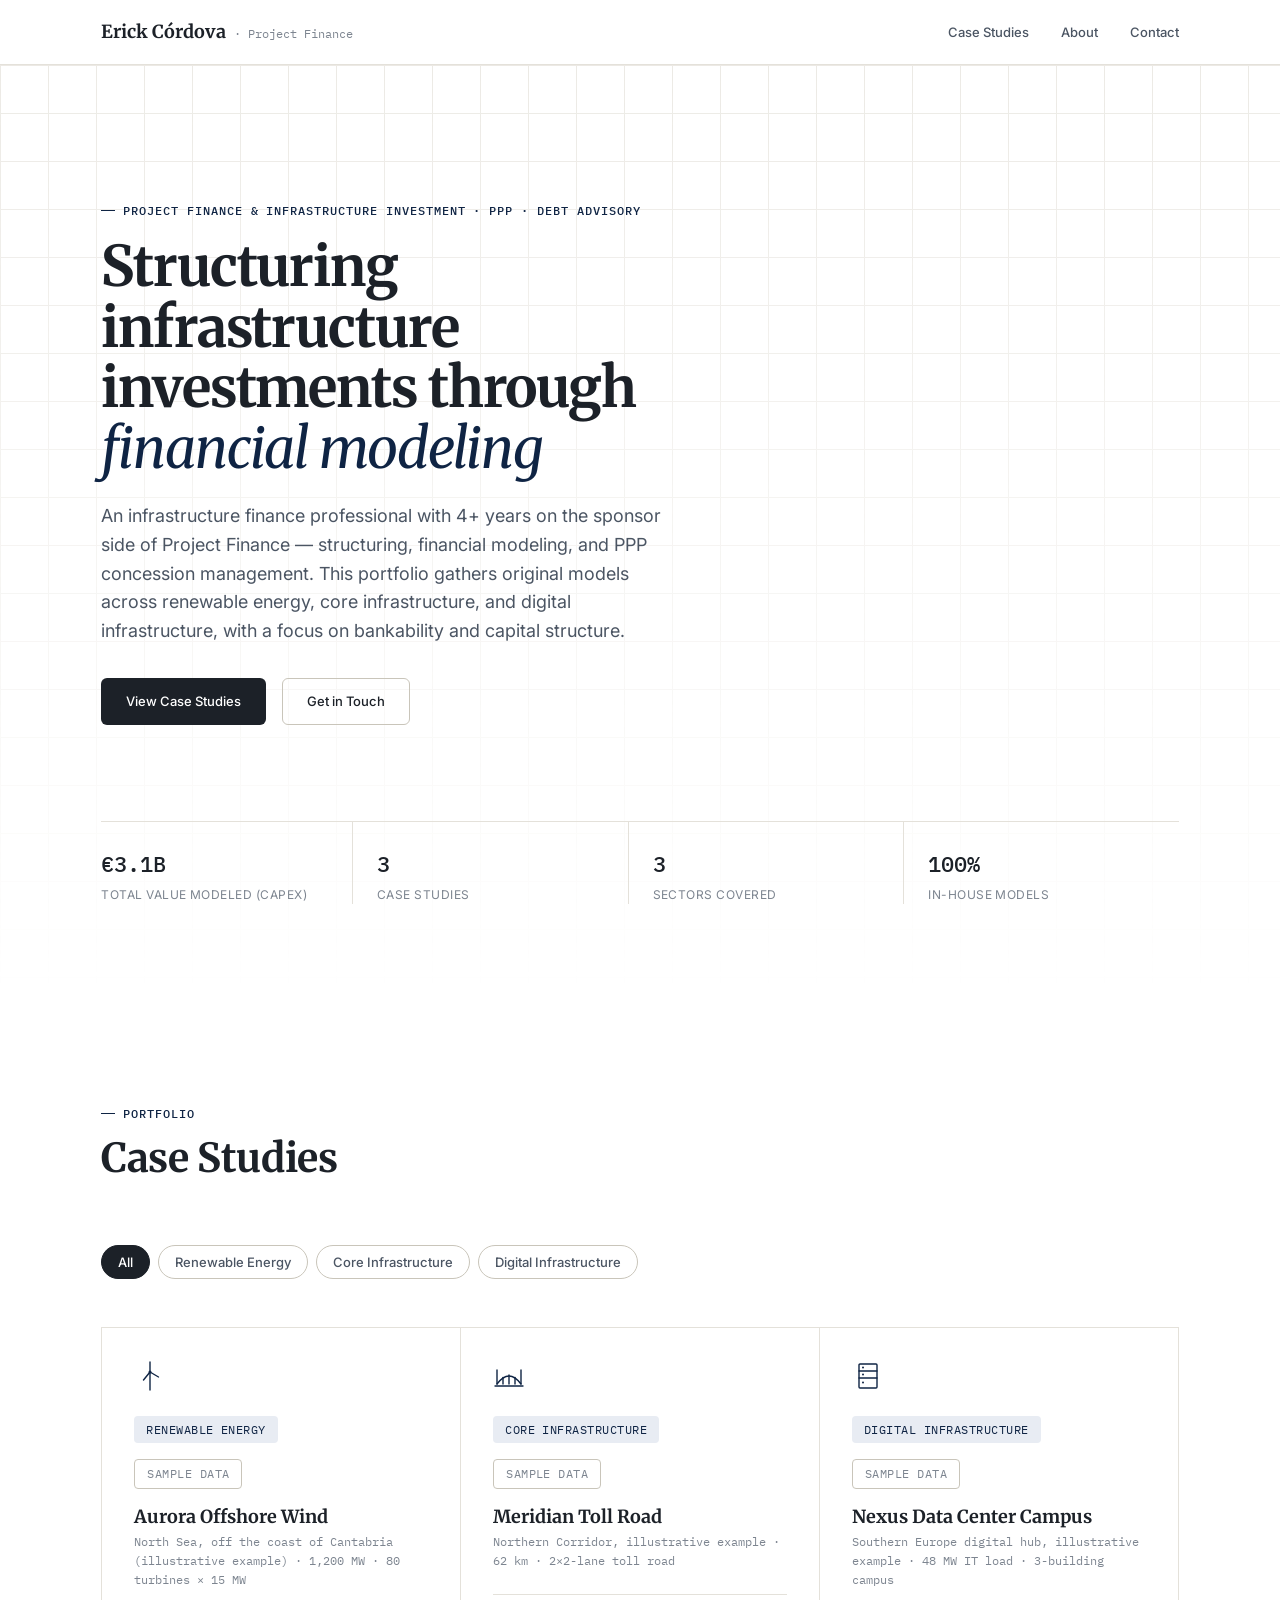
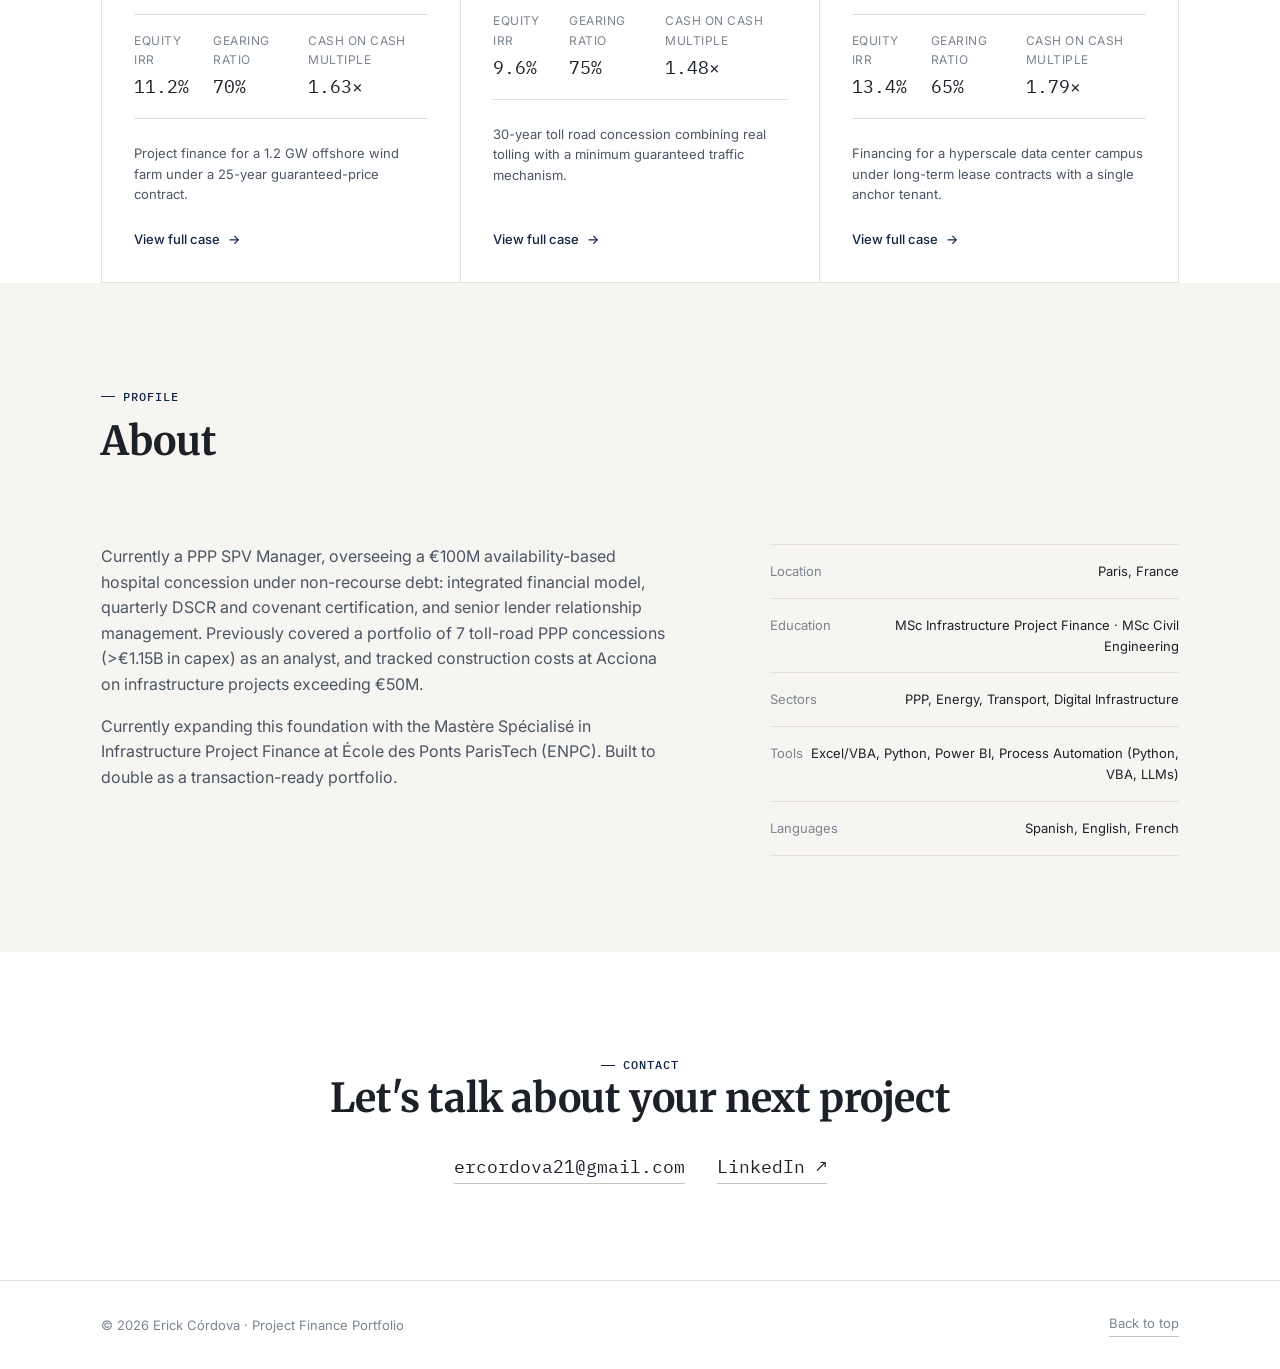
==== commit fe9747a3: "Rebrand to institutional visual style (navy/charcoal, Merriweather) - Hero H1 now leads with "Struct" ====
--- a/index.html
+++ b/index.html
@@ -33,7 +33,7 @@
     <div class="hero-grid-bg" aria-hidden="true"></div>
     <div class="container">
       <span class="eyebrow">Project Finance &amp; Infrastructure Investment · PPP · Debt Advisory</span>
-      <h1 class="reveal">Financial models with <em>institutional</em> rigor</h1>
+      <h1 class="reveal">Structuring infrastructure investments through <em>financial modeling</em></h1>
       <p class="hero-sub reveal">
         An infrastructure finance professional with 4+ years on the sponsor
         side of Project Finance — structuring, financial modeling, and PPP
@@ -100,14 +100,14 @@
       <div class="about-grid reveal">
         <div>
           <p>Currently a PPP SPV Manager, overseeing a €100M availability-based hospital concession under non-recourse debt: integrated financial model, quarterly DSCR and covenant certification, and senior lender relationship management. Previously covered a portfolio of 7 toll-road PPP concessions (&gt;€1.15B in capex) as an analyst, and tracked construction costs at Acciona on infrastructure projects exceeding €50M.</p>
-          <p>Currently expanding this foundation with the Mastère Spécialisé in Infrastructure Project Finance at École des Ponts ParisTech (ENPC). Built to double as both a transaction-ready portfolio and, over time, teaching material.</p>
+          <p>Currently expanding this foundation with the Mastère Spécialisé in Infrastructure Project Finance at École des Ponts ParisTech (ENPC). Built to double as a transaction-ready portfolio.</p>
         </div>
 
         <ul class="fact-list">
           <li><span class="fact-label">Location</span><span class="fact-value">Paris, France</span></li>
           <li><span class="fact-label">Education</span><span class="fact-value">MSc Infrastructure Project Finance · MSc Civil Engineering</span></li>
           <li><span class="fact-label">Sectors</span><span class="fact-value">PPP, Energy, Transport, Digital Infrastructure</span></li>
-          <li><span class="fact-label">Tools</span><span class="fact-value">Excel/VBA, Python, Power BI, GenAI</span></li>
+          <li><span class="fact-label">Tools</span><span class="fact-value">Excel/VBA, Python, Power BI, Process Automation (Python, VBA, LLMs)</span></li>
           <li><span class="fact-label">Languages</span><span class="fact-value">Spanish, English, French</span></li>
         </ul>
       </div>
--- a/styles.css
+++ b/styles.css
@@ -3,22 +3,23 @@
    Minimalista blanco/negro · acento azul "blueprint" · datos en monoespaciada
    ============================================================================ */
 
-@import url("https://fonts.googleapis.com/css2?family=Fraunces:ital,wght@0,500;0,600;1,500;1,600&family=Inter:wght@400;500;600&family=IBM+Plex+Mono:wght@400;500&display=swap");
+@import url("https://fonts.googleapis.com/css2?family=Merriweather:ital,wght@0,400;0,700;1,400;1,700&family=Inter:wght@400;500;600&family=IBM+Plex+Mono:wght@400;500&display=swap");
 
 :root {
-  /* Color */
+  /* Color — institutional: deep navy, charcoal, white/cream. No vibrant or neon accents. */
   --bg: #ffffff;
-  --bg-subtle: #f5f6f8;
-  --ink: #12151a;
-  --ink-secondary: #5a6472;
-  --ink-faint: #8992a0;
-  --line: #e4e7eb;
-  --line-strong: #c7cdd5;
-  --accent: #1f3a5f;
-  --accent-soft: #eaf0f7;
-
-  /* Tipografía */
-  --font-display: "Fraunces", Georgia, serif;
+  --bg-subtle: #f6f5f1;
+  --ink: #1c2128;
+  --ink-secondary: #4b5563;
+  --ink-faint: #7d8590;
+  --line: #e4e1da;
+  --line-strong: #c9c5ba;
+  --accent: #0f2444;
+  --accent-soft: #e8ecf3;
+  --negative: #8c2f2f;
+
+  /* Tipografía — serie clásica financiera: serif institucional + sans limpia */
+  --font-display: "Merriweather", Georgia, serif;
   --font-body: "Inter", -apple-system, BlinkMacSystemFont, sans-serif;
   --font-mono: "IBM Plex Mono", ui-monospace, "SF Mono", monospace;
 
@@ -87,18 +88,18 @@
 
 h1, h2, h3 {
   font-family: var(--font-display);
-  font-weight: 600;
+  font-weight: 700;
   color: var(--ink);
 }
 
 h1 { font-size: var(--text-2xl); line-height: 1.08; letter-spacing: -0.02em; }
 h2 { font-size: var(--text-xl); line-height: 1.15; letter-spacing: -0.01em; }
-h3 { font-size: var(--text-md); line-height: 1.3; font-weight: 600; }
+h3 { font-size: var(--text-md); line-height: 1.3; font-weight: 700; }
 
 em, .accent-italic {
   font-style: italic;
   color: var(--accent);
-  font-weight: 500;
+  font-weight: 400;
 }
 
 p { color: var(--ink-secondary); max-width: 62ch; }
@@ -164,7 +165,7 @@
 
 .site-nav .brand {
   font-family: var(--font-display);
-  font-weight: 600;
+  font-weight: 700;
   font-size: var(--text-md);
   display: flex;
   align-items: baseline;
@@ -434,6 +435,8 @@
   margin-top: var(--space-12);
 }
 
+.case-grid > * { min-width: 0; }
+
 @media (max-width: 900px) {
   .case-grid { grid-template-columns: 1fr; }
 }
@@ -523,6 +526,8 @@
   gap: var(--space-24);
   margin-top: var(--space-12);
 }
+
+.about-grid > * { min-width: 0; }
 
 @media (max-width: 800px) {
   .about-grid { grid-template-columns: 1fr; gap: var(--space-12); }
@@ -627,6 +632,14 @@
   gap: var(--space-16);
   padding: var(--space-16) 0 var(--space-24);
   align-items: start;
+}
+
+.case-body > * {
+  /* Prevents the classic CSS Grid "blowout": without this, grid items
+     never shrink below their content's intrinsic min-width (a wide
+     table, chart or unwrapped nav row), forcing the whole column wider
+     than its track and silently clipping content on narrow viewports. */
+  min-width: 0;
 }
 
 @media (max-width: 900px) {
@@ -742,7 +755,7 @@
 
 td { color: var(--ink); }
 td.numeric, th.numeric { text-align: right; }
-td.negative { color: #a8483a; }
+td.negative { color: var(--negative); }
 
 tbody tr:hover { background: var(--bg-subtle); }
 
@@ -761,6 +774,8 @@
   margin-top: var(--space-8);
 }
 
+.callout-row > * { min-width: 0; }
+
 @media (max-width: 800px) {
   .callout-row { grid-template-columns: 1fr; }
 }
@@ -797,6 +812,8 @@
   gap: var(--space-16);
   margin-top: var(--space-8);
 }
+
+.insight-columns > * { min-width: 0; }
 
 @media (max-width: 800px) {
   .insight-columns { grid-template-columns: 1fr; gap: var(--space-12); }
@@ -853,6 +870,10 @@
   gap: var(--space-6);
 }
 
+.sources-list li > * {
+  min-width: 0;
+}
+
 @media (max-width: 700px) {
   .sources-list li { grid-template-columns: 1fr; gap: var(--space-1); }
 }
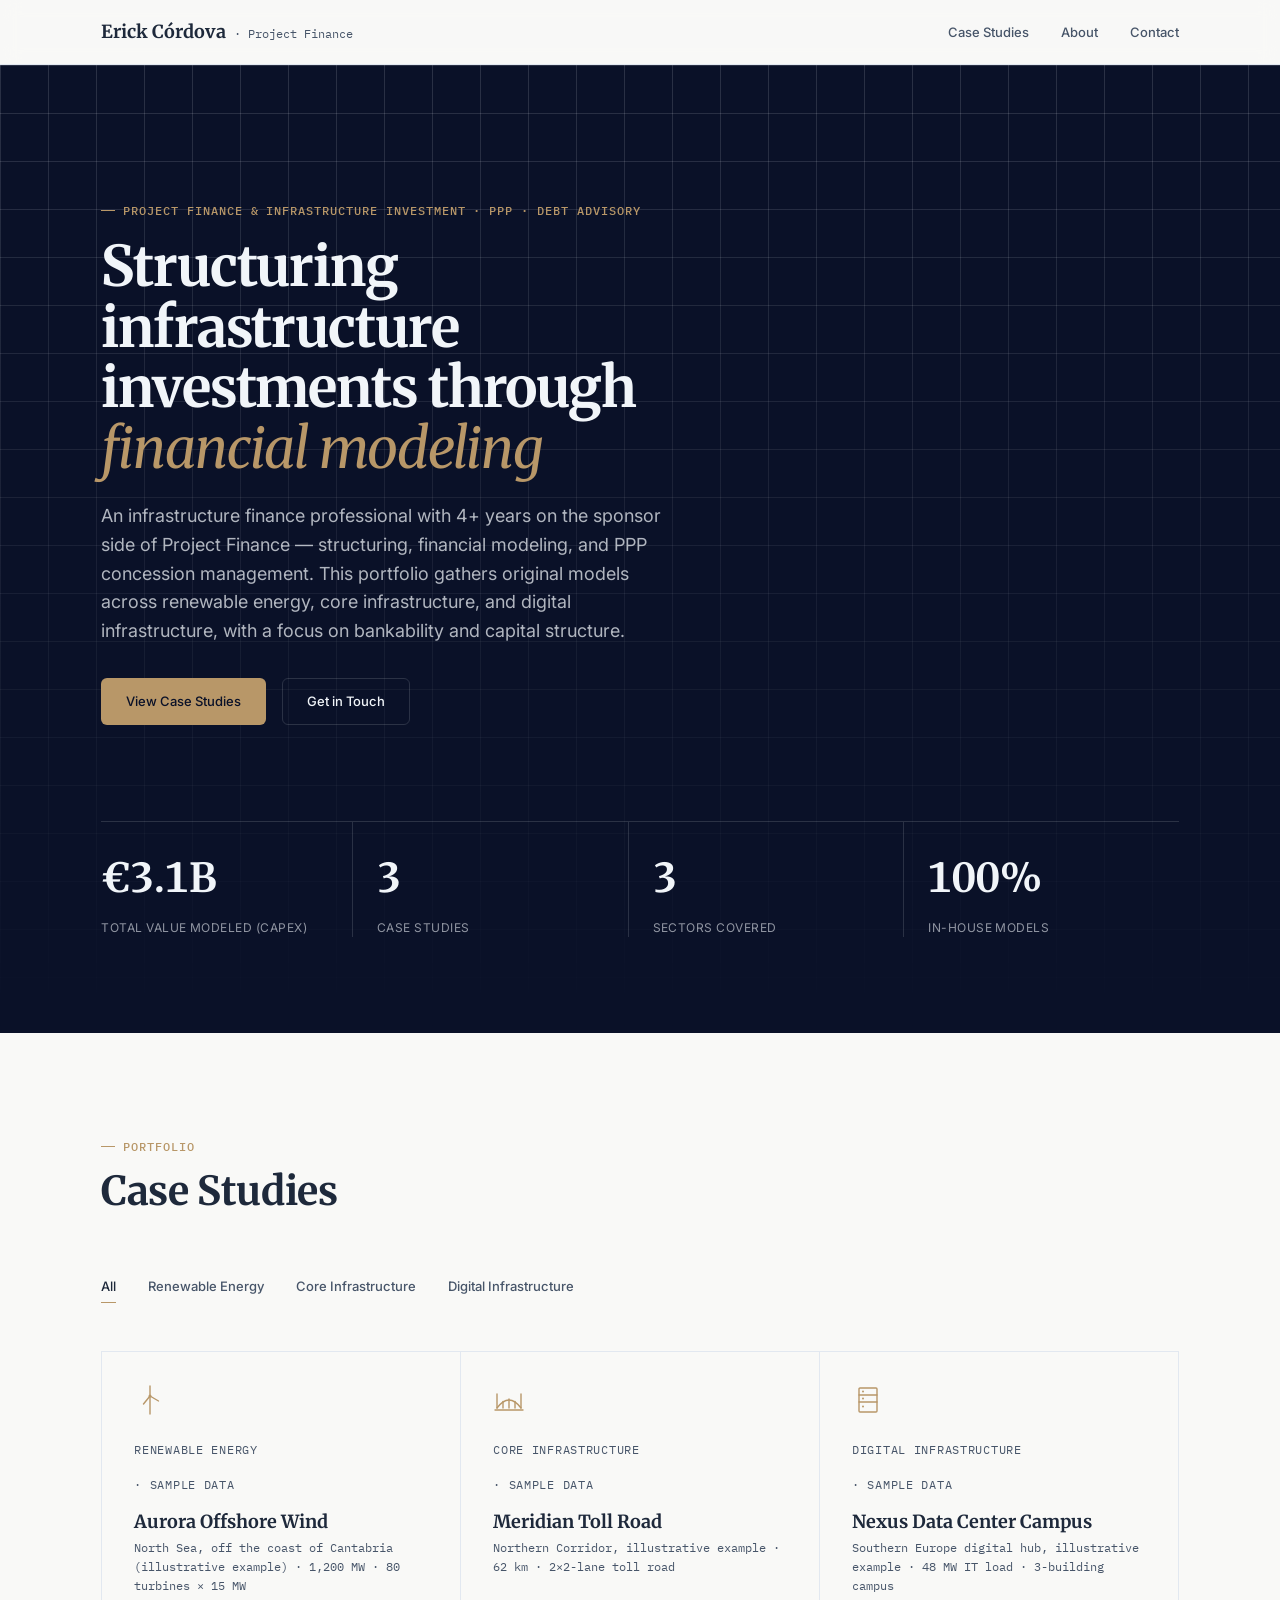
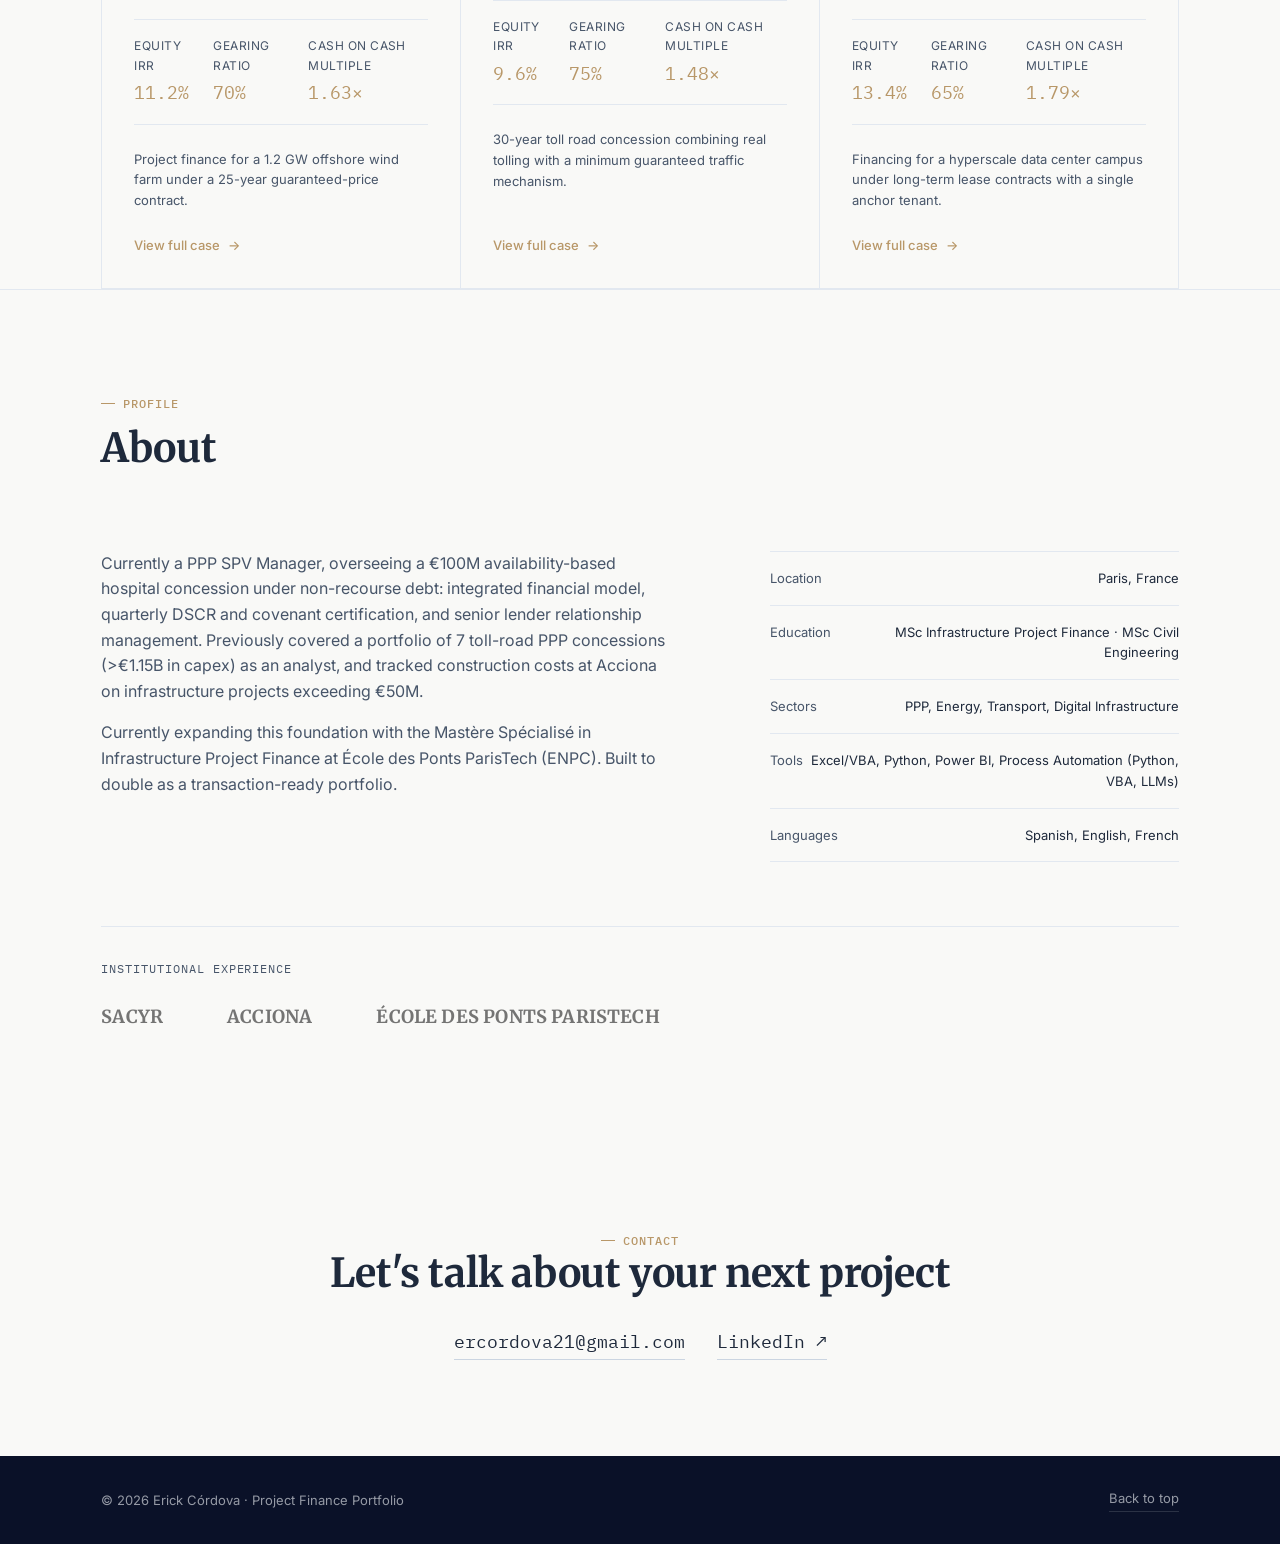
==== commit 8337ad59: "Rebrand to "Elegant Authority" high-finance palette (60-30-10) New institutional palette per exact h" ====
--- a/index.html
+++ b/index.html
@@ -111,6 +111,15 @@
           <li><span class="fact-label">Languages</span><span class="fact-value">Spanish, English, French</span></li>
         </ul>
       </div>
+
+      <div class="social-proof reveal">
+        <div class="social-proof-label">Institutional Experience</div>
+        <div class="social-proof-marks">
+          <span>SACYR</span>
+          <span>ACCIONA</span>
+          <span>ÉCOLE DES PONTS PARISTECH</span>
+        </div>
+      </div>
     </div>
   </section>
 
--- a/styles.css
+++ b/styles.css
@@ -1,24 +1,27 @@
 /* ============================================================================
    PROJECT FINANCE PORTFOLIO — Design System
-   Minimalista blanco/negro · acento azul "blueprint" · datos en monoespaciada
+   "Elegant Authority" — alta finanza institucional (banca / PE / infra funds)
+   Regla 60-30-10: 60% fondos claros, 30% estructura oscura/texto, 10% dorado.
    ============================================================================ */
 
 @import url("https://fonts.googleapis.com/css2?family=Merriweather:ital,wght@0,400;0,700;1,400;1,700&family=Inter:wght@400;500;600&family=IBM+Plex+Mono:wght@400;500&display=swap");
 
 :root {
-  /* Color — institutional: deep navy, charcoal, white/cream. No vibrant or neon accents. */
-  --bg: #ffffff;
-  --bg-subtle: #f6f5f1;
-  --ink: #1c2128;
-  --ink-secondary: #4b5563;
-  --ink-faint: #7d8590;
-  --line: #e4e1da;
-  --line-strong: #c9c5ba;
-  --accent: #0f2444;
-  --accent-soft: #e8ecf3;
-  --negative: #8c2f2f;
-
-  /* Tipografía — serie clásica financiera: serif institucional + sans limpia */
+  /* Color */
+  --bg: #f9f9f7;              /* 60% — off-white/marfil, fondo principal */
+  --bg-dark: #0a1128;         /* Midnight navy — exclusivo Hero + Footer */
+  --bg-subtle: #f3f2ed;       /* Tinte casi imperceptible, solo hover de filas */
+  --ink: #1e293b;             /* 30% — gris antracita, texto y datos (nunca #000) */
+  --ink-secondary: #475569;   /* 30% — gris plomo, subtítulos y etiquetas */
+  --ink-inverse: #f1f5f9;     /* Blanco tiza — texto sobre fondos oscuros */
+  --line: #e2e8f0;            /* Gris pizarra claro — bordes y divisores */
+  --line-strong: #cbd5e1;     /* Mismo gris, un tono más marcado (bordes de componentes) */
+  --line-on-dark: rgba(241, 245, 249, 0.14);
+  --accent: #b89768;          /* 10% — dorado champagne: CTAs, hover, datos clave */
+  --accent-soft: #f2ece2;
+  --accent-secondary: #1b4332;/* Verde bosque — exclusivo gráficos financieros (DSCR, flujos) */
+
+  /* Tipografía — serif clásica de prestigio + sans geométrica muy legible */
   --font-display: "Merriweather", Georgia, serif;
   --font-body: "Inter", -apple-system, BlinkMacSystemFont, sans-serif;
   --font-mono: "IBM Plex Mono", ui-monospace, "SF Mono", monospace;
@@ -150,7 +153,7 @@
   position: sticky;
   top: 0;
   z-index: 50;
-  background: rgba(255, 255, 255, 0.82);
+  background: rgba(249, 249, 247, 0.86);
   backdrop-filter: blur(10px);
   -webkit-backdrop-filter: blur(10px);
   border-bottom: 1px solid var(--line);
@@ -175,7 +178,7 @@
 .site-nav .brand .brand-sub {
   font-family: var(--font-mono);
   font-size: var(--text-xs);
-  color: var(--ink-faint);
+  color: var(--ink-secondary);
   font-weight: 400;
 }
 
@@ -272,10 +275,16 @@
 .btn:active { transform: scale(0.98); }
 
 .btn-primary { background: var(--ink); color: var(--bg); }
-.btn-primary:hover { background: var(--accent); }
+.btn-primary:hover { background: var(--accent); color: var(--bg-dark); }
 
 .btn-secondary { background: transparent; border-color: var(--line-strong); color: var(--ink); }
 .btn-secondary:hover { border-color: var(--accent); color: var(--accent); }
+
+.hero .btn-primary, .case-hero .btn-primary { background: var(--accent); color: var(--bg-dark); }
+.hero .btn-primary:hover, .case-hero .btn-primary:hover { background: var(--ink-inverse); }
+
+.hero .btn-secondary, .case-hero .btn-secondary { border-color: var(--line-on-dark); color: var(--ink-inverse); }
+.hero .btn-secondary:hover, .case-hero .btn-secondary:hover { border-color: var(--accent); color: var(--accent); }
 
 .btn[disabled] { opacity: 0.4; cursor: not-allowed; pointer-events: none; }
 
@@ -315,9 +324,11 @@
 .blueprint-marks::before { top: -1px; left: -1px; border-right: none; border-bottom: none; }
 .blueprint-marks::after { bottom: -1px; right: -1px; border-left: none; border-top: none; }
 
-/* ---- Hero (home) ---- */
+/* ---- Hero (home) — fondo premium navy, exclusivo de Hero + Footer ---- */
 
 .hero {
+  background: var(--bg-dark);
+  color: var(--ink-inverse);
   padding: var(--space-32) 0 var(--space-24);
   position: relative;
   overflow: hidden;
@@ -327,22 +338,22 @@
   position: absolute;
   inset: 0;
   background-image:
-    repeating-linear-gradient(to right, var(--line) 0 1px, transparent 1px 48px),
-    repeating-linear-gradient(to bottom, var(--line) 0 1px, transparent 1px 48px);
+    repeating-linear-gradient(to right, var(--line-on-dark) 0 1px, transparent 1px 48px),
+    repeating-linear-gradient(to bottom, var(--line-on-dark) 0 1px, transparent 1px 48px);
   mask-image: linear-gradient(to bottom, black, transparent);
   -webkit-mask-image: linear-gradient(to bottom, black, transparent);
-  opacity: 0.7;
   z-index: 0;
 }
 
 .hero .container { position: relative; z-index: 1; }
 
-.hero h1 { max-width: 16ch; margin-top: var(--space-4); }
+.hero h1 { max-width: 16ch; margin-top: var(--space-4); color: var(--ink-inverse); }
 
 .hero-sub {
   margin-top: var(--space-6);
   font-size: var(--text-md);
   max-width: 52ch;
+  color: rgba(241, 245, 249, 0.72);
 }
 
 .hero-ctas {
@@ -354,27 +365,28 @@
 .stat-bar {
   display: flex;
   margin-top: var(--space-24);
-  border-top: 1px solid var(--line);
+  border-top: 1px solid var(--line-on-dark);
 }
 
 .stat {
   flex: 1;
   padding: var(--space-6) var(--space-6) 0 0;
-  border-left: 1px solid var(--line);
+  border-left: 1px solid var(--line-on-dark);
   padding-left: var(--space-6);
 }
 .stat:first-child { border-left: none; padding-left: 0; }
 
 .stat-value {
-  font-size: var(--text-lg);
-  color: var(--ink);
-  font-weight: 500;
+  font-family: var(--font-display);
+  font-size: var(--text-xl);
+  font-weight: 700;
+  color: var(--ink-inverse);
 }
 
 .stat-label {
-  margin-top: var(--space-1);
-  font-size: var(--text-xs);
-  color: var(--ink-faint);
+  margin-top: var(--space-2);
+  font-size: var(--text-xs);
+  color: rgba(241, 245, 249, 0.58);
   letter-spacing: 0.04em;
   text-transform: uppercase;
 }
@@ -392,36 +404,35 @@
 
 .section-heading h2 { margin-top: var(--space-3); }
 
-/* ---- Filter pills ---- */
+/* ---- Filters — texto simple, subrayado fino en dorado; nada de pastillas ---- */
 
 .filter-pills {
   display: flex;
   flex-wrap: wrap;
-  gap: var(--space-2);
+  gap: var(--space-8);
   margin-top: var(--space-8);
 }
 
 .pill {
-  padding: var(--space-2) var(--space-4);
-  border-radius: var(--radius-pill);
-  border: 1px solid var(--line-strong);
+  padding: 0 0 var(--space-2);
+  border: none;
+  border-bottom: 1px solid transparent;
   background: transparent;
+  border-radius: 0;
   font-family: var(--font-body);
   font-size: var(--text-sm);
   font-weight: 500;
   color: var(--ink-secondary);
   cursor: pointer;
-  transition: background-color var(--duration-fast) var(--ease-out),
-              border-color var(--duration-fast) var(--ease-out),
-              color var(--duration-fast) var(--ease-out);
-}
-
-.pill:hover { border-color: var(--accent); color: var(--accent); }
+  transition: color var(--duration-fast) var(--ease-out),
+              border-color var(--duration-fast) var(--ease-out);
+}
+
+.pill:hover { color: var(--ink); border-bottom-color: var(--line-strong); }
 
 .pill[aria-pressed="true"] {
-  background: var(--ink);
-  border-color: var(--ink);
-  color: var(--bg);
+  color: var(--ink);
+  border-bottom-color: var(--accent);
 }
 
 /* ---- Case study grid ---- */
@@ -446,10 +457,11 @@
   padding: var(--space-8);
   display: flex;
   flex-direction: column;
-  transition: background-color var(--duration-base) var(--ease-out);
-}
-
-.case-card:hover { background: var(--bg-subtle); }
+  transition: box-shadow var(--duration-base) var(--ease-out);
+}
+
+/* Sombra casi imperceptible — nada de bordes gruesos ni levitación */
+.case-card:hover { box-shadow: 0 8px 28px rgba(10, 17, 40, 0.06); position: relative; z-index: 1; }
 
 .case-card .case-icon {
   width: 32px;
@@ -463,12 +475,12 @@
   align-self: flex-start;
   font-family: var(--font-mono);
   font-size: var(--text-xs);
-  letter-spacing: 0.04em;
+  letter-spacing: 0.06em;
   text-transform: uppercase;
-  color: var(--accent);
-  background: var(--accent-soft);
-  padding: var(--space-1) var(--space-3);
-  border-radius: var(--radius-sm);
+  color: var(--ink-secondary);
+  background: none;
+  padding: 0;
+  border-radius: 0;
   margin-bottom: var(--space-4);
 }
 
@@ -477,7 +489,7 @@
 .case-card .case-meta {
   font-family: var(--font-mono);
   font-size: var(--text-xs);
-  color: var(--ink-faint);
+  color: var(--ink-secondary);
   margin-bottom: var(--space-6);
 }
 
@@ -492,13 +504,13 @@
 
 .case-metrics .metric-label {
   font-size: var(--text-xs);
-  color: var(--ink-faint);
+  color: var(--ink-secondary);
   text-transform: uppercase;
   letter-spacing: 0.04em;
   margin-bottom: var(--space-1);
 }
 
-.case-metrics .metric-value { font-size: var(--text-md); color: var(--ink); }
+.case-metrics .metric-value { font-size: var(--text-md); color: var(--accent); }
 
 .case-card p { font-size: var(--text-sm); margin-bottom: var(--space-6); flex: 1; }
 
@@ -508,7 +520,7 @@
   grid-column: 1 / -1;
   padding: var(--space-16);
   text-align: center;
-  color: var(--ink-faint);
+  color: var(--ink-secondary);
   font-size: var(--text-sm);
   background: var(--bg);
 }
@@ -516,7 +528,8 @@
 /* ---- About ---- */
 
 .about {
-  background: var(--bg-subtle);
+  background: var(--bg);
+  border-top: 1px solid var(--line);
   padding: var(--space-24) 0;
 }
 
@@ -545,8 +558,45 @@
 
 .fact-list li:first-child { border-top: 1px solid var(--line); }
 
-.fact-list .fact-label { color: var(--ink-faint); }
+.fact-list .fact-label { color: var(--ink-secondary); }
 .fact-list .fact-value { color: var(--ink); text-align: right; }
+
+/* ---- Social proof band (institutional authority) ---- */
+
+.social-proof {
+  margin-top: var(--space-16);
+  padding-top: var(--space-8);
+  border-top: 1px solid var(--line);
+}
+
+.social-proof-label {
+  font-family: var(--font-mono);
+  font-size: var(--text-xs);
+  letter-spacing: 0.08em;
+  text-transform: uppercase;
+  color: var(--ink-secondary);
+  margin-bottom: var(--space-6);
+}
+
+.social-proof-marks {
+  display: flex;
+  flex-wrap: wrap;
+  align-items: baseline;
+  gap: var(--space-8) var(--space-16);
+}
+
+.social-proof-marks span {
+  font-family: var(--font-display);
+  font-size: var(--text-md);
+  font-weight: 700;
+  letter-spacing: 0.01em;
+  color: var(--ink-secondary);
+  filter: grayscale(1);
+  opacity: 0.8;
+  transition: opacity var(--duration-base) var(--ease-out);
+}
+
+.social-proof-marks span:hover { opacity: 1; }
 
 /* ---- Contact ---- */
 
@@ -567,7 +617,7 @@
 /* ---- Footer ---- */
 
 .site-footer {
-  border-top: 1px solid var(--line);
+  background: var(--bg-dark);
   padding: var(--space-8) 0;
 }
 
@@ -576,15 +626,17 @@
   justify-content: space-between;
   align-items: center;
   font-size: var(--text-sm);
-  color: var(--ink-faint);
-}
+  color: rgba(241, 245, 249, 0.6);
+}
+
+.site-footer .link-underline { border-bottom-color: var(--line-on-dark); }
 
 /* ---- Reveal on scroll ---- */
 
 .reveal {
   opacity: 0;
-  transform: translateY(14px);
-  transition: opacity 600ms var(--ease-out), transform 600ms var(--ease-out);
+  transform: translateY(8px);
+  transition: opacity 700ms var(--ease-out), transform 700ms var(--ease-out);
 }
 
 .reveal.is-visible { opacity: 1; transform: translateY(0); }
@@ -598,11 +650,12 @@
    ============================================================================ */
 
 .case-hero {
+  background: var(--bg-dark);
+  color: var(--ink-inverse);
   padding: var(--space-16) 0 var(--space-12);
-  border-bottom: 1px solid var(--line);
-}
-
-.case-hero h1 { margin-top: var(--space-3); max-width: 22ch; }
+}
+
+.case-hero h1 { margin-top: var(--space-3); max-width: 22ch; color: var(--ink-inverse); }
 
 .case-hero-metrics {
   display: flex;
@@ -613,13 +666,15 @@
 
 .case-hero-metrics .metric-label {
   font-size: var(--text-xs);
-  color: var(--ink-faint);
+  color: rgba(241, 245, 249, 0.58);
   text-transform: uppercase;
   letter-spacing: 0.05em;
   margin-bottom: var(--space-1);
 }
 
 .case-hero-metrics .metric-value {
+  font-family: var(--font-display);
+  font-weight: 700;
   font-size: var(--text-xl);
   color: var(--accent);
 }
@@ -664,7 +719,7 @@
   margin-left: -1px;
   border-left: 1px solid transparent;
   font-size: var(--text-sm);
-  color: var(--ink-faint);
+  color: var(--ink-secondary);
   transition: color var(--duration-fast) var(--ease-out), border-color var(--duration-fast) var(--ease-out);
 }
 
@@ -701,7 +756,7 @@
 .case-section .section-number {
   font-family: var(--font-mono);
   font-size: var(--text-xs);
-  color: var(--ink-faint);
+  color: var(--ink-secondary);
   letter-spacing: 0.06em;
 }
 
@@ -736,7 +791,7 @@
   text-align: left;
   font-family: var(--font-mono);
   font-size: var(--text-xs);
-  color: var(--ink-faint);
+  color: var(--ink-secondary);
   text-transform: uppercase;
   letter-spacing: 0.05em;
   margin-bottom: var(--space-2);
@@ -745,7 +800,7 @@
 th, td { text-align: left; padding: var(--space-3) var(--space-4); border-bottom: 1px solid var(--line); }
 
 th {
-  color: var(--ink-faint);
+  color: var(--ink-secondary);
   font-weight: 500;
   font-family: var(--font-mono);
   letter-spacing: 0.03em;
@@ -755,11 +810,13 @@
 
 td { color: var(--ink); }
 td.numeric, th.numeric { text-align: right; }
-td.negative { color: var(--negative); }
+/* Sin rojo en la paleta: las cifras negativas se distinguen por el paréntesis
+   (convención de memorando financiero), no por color de alarma. */
+td.negative { color: var(--ink); }
 
 tbody tr:hover { background: var(--bg-subtle); }
 
-.facts-table td:first-child { color: var(--ink-faint); width: 38%; }
+.facts-table td:first-child { color: var(--ink-secondary); width: 38%; }
 
 .assumption-group { margin-top: var(--space-12); }
 .assumption-group:first-child { margin-top: var(--space-6); }
@@ -854,7 +911,7 @@
 
 .download-card .file-meta {
   font-size: var(--text-xs);
-  color: var(--ink-faint);
+  color: var(--ink-secondary);
   margin-top: var(--space-1);
 }
 
@@ -881,7 +938,7 @@
 .sources-list .source-org {
   font-family: var(--font-mono);
   font-size: var(--text-xs);
-  color: var(--ink-faint);
+  color: var(--ink-secondary);
   text-transform: uppercase;
   letter-spacing: 0.04em;
 }
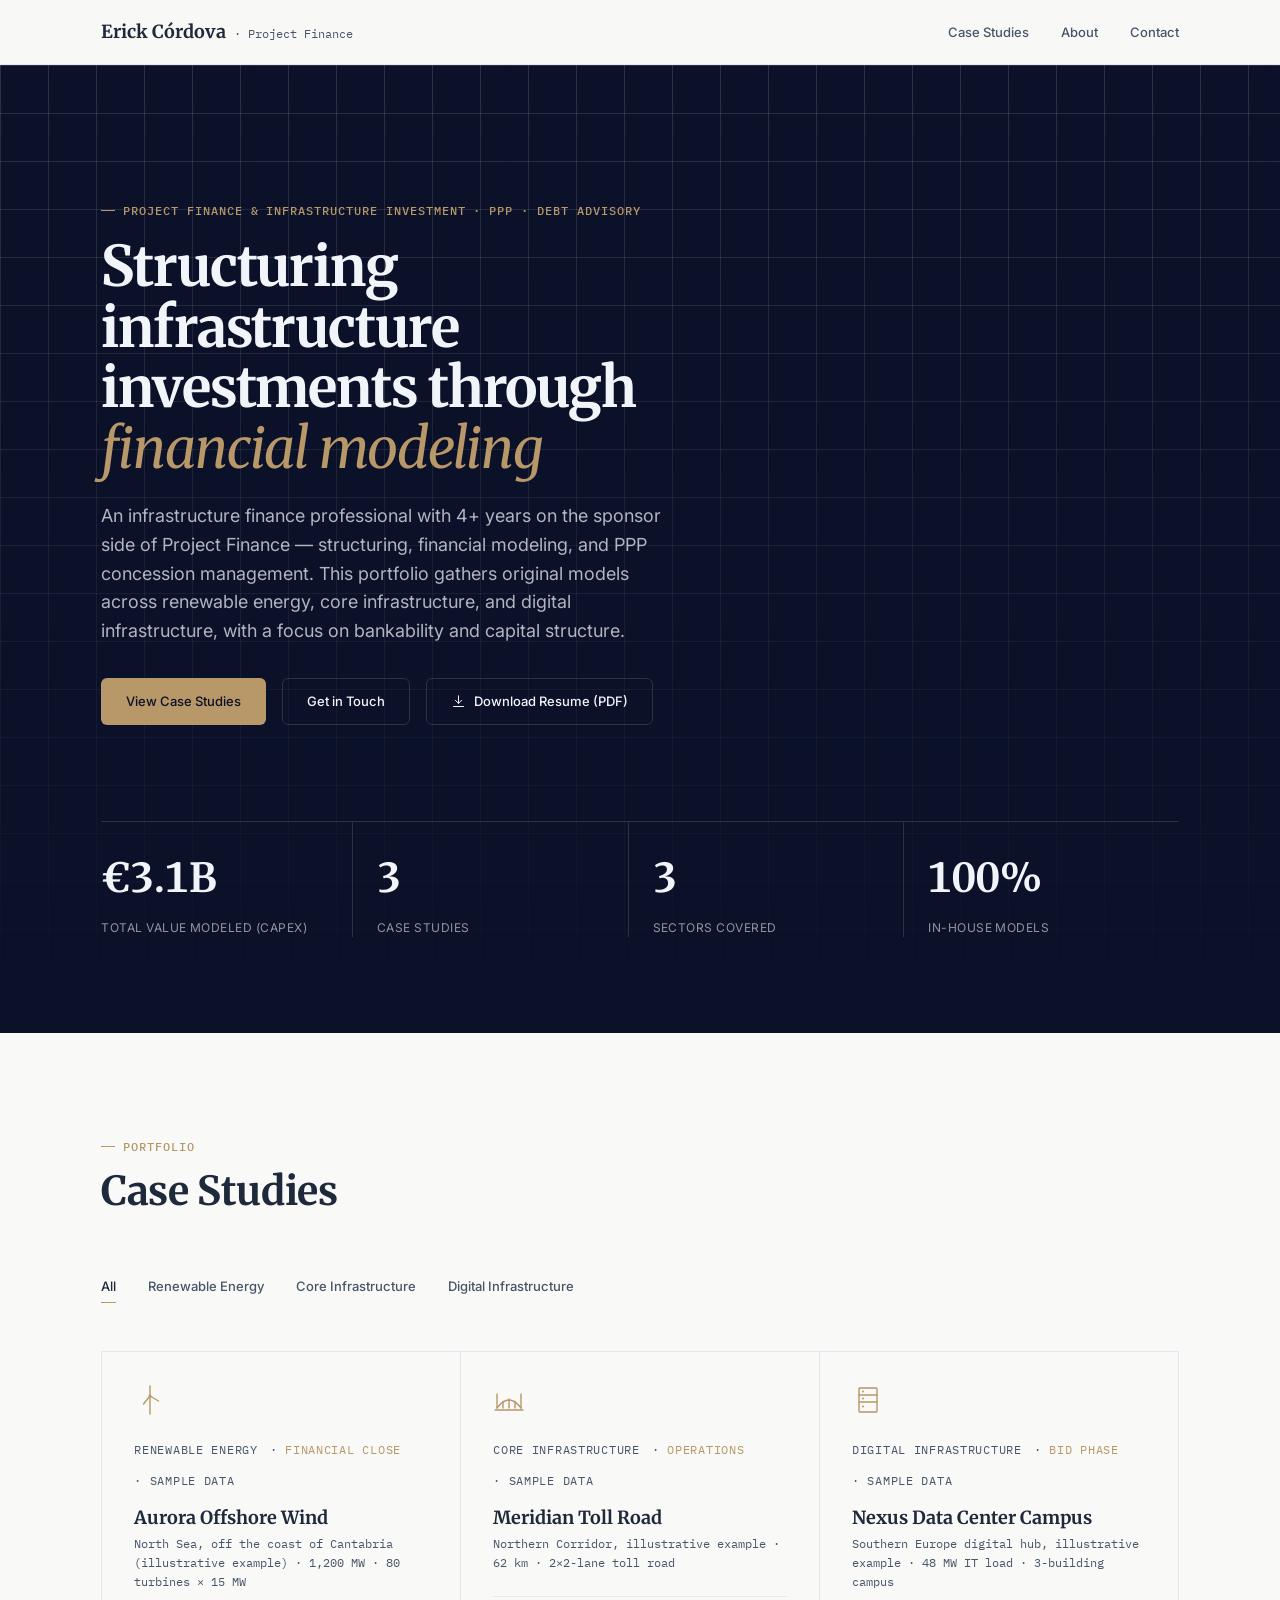
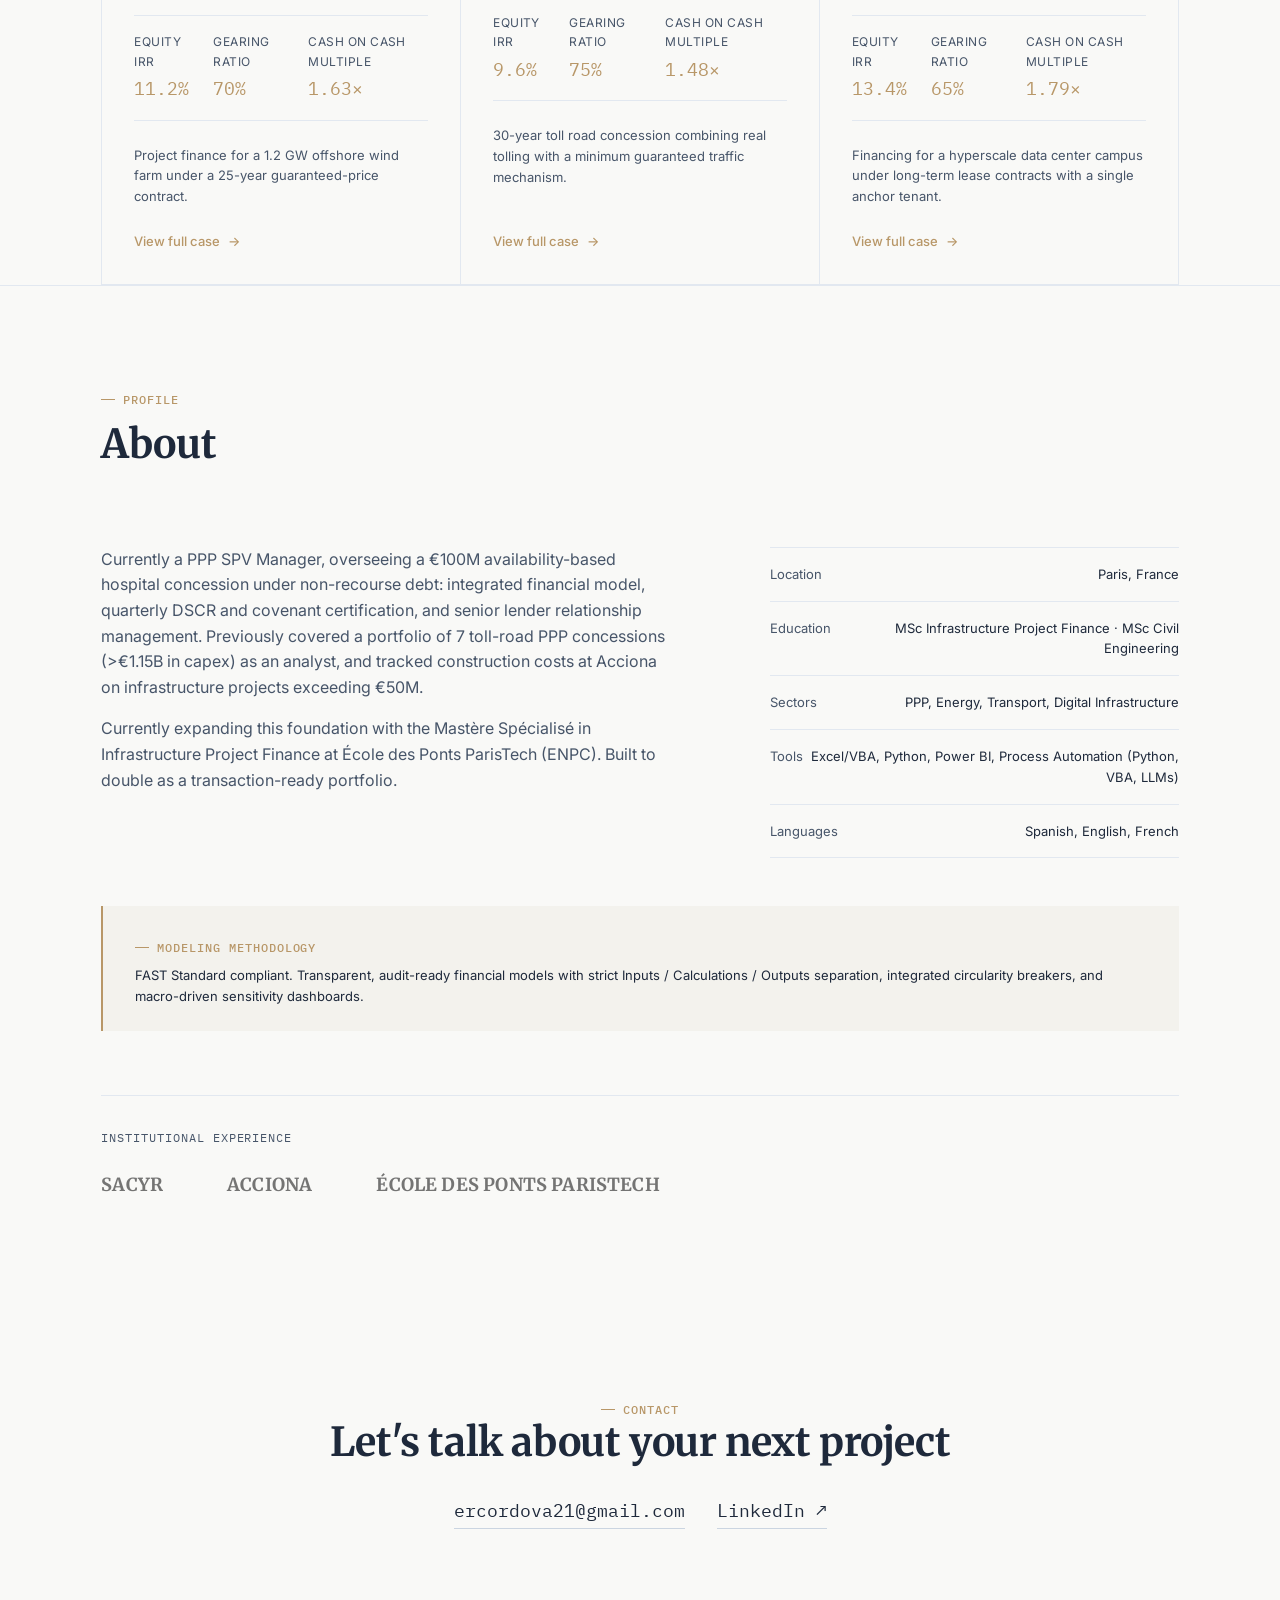
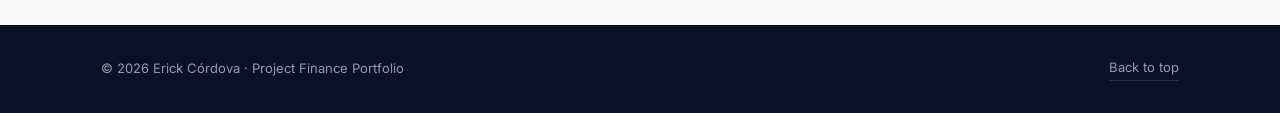
==== commit 5616a996: "Add CV download, transaction phase, credit metrics, and cash flow waterfall - Hero now has a "Downlo" ====
--- a/index.html
+++ b/index.html
@@ -44,6 +44,12 @@
       <div class="hero-ctas reveal">
         <a href="#casos" class="btn btn-primary">View Case Studies</a>
         <a href="#contacto" class="btn btn-secondary">Get in Touch</a>
+        <a href="resume/CV_CORDOVA.pdf" class="btn btn-secondary" download>
+          <svg viewBox="0 0 24 24" fill="none" stroke="currentColor" stroke-width="1.6" stroke-linecap="round" stroke-linejoin="round" width="15" height="15" aria-hidden="true">
+            <path d="M12 3v12" /><path d="M7 10l5 5 5-5" /><path d="M4 20h16" />
+          </svg>
+          Download Resume (PDF)
+        </a>
       </div>
 
       <div class="stat-bar reveal">
@@ -112,6 +118,11 @@
         </ul>
       </div>
 
+      <div class="methodology-banner reveal">
+        <div class="eyebrow">Modeling Methodology</div>
+        <p>FAST Standard compliant. Transparent, audit-ready financial models with strict Inputs / Calculations / Outputs separation, integrated circularity breakers, and macro-driven sensitivity dashboards.</p>
+      </div>
+
       <div class="social-proof reveal">
         <div class="social-proof-label">Institutional Experience</div>
         <div class="social-proof-marks">
--- a/styles.css
+++ b/styles.css
@@ -358,6 +358,7 @@
 
 .hero-ctas {
   display: flex;
+  flex-wrap: wrap;
   gap: var(--space-4);
   margin-top: var(--space-8);
 }
@@ -470,9 +471,16 @@
   margin-bottom: var(--space-6);
 }
 
+.case-tags {
+  display: flex;
+  align-items: center;
+  flex-wrap: wrap;
+  gap: var(--space-3);
+  margin-bottom: var(--space-4);
+}
+
 .case-card .sector-tag {
   display: inline-flex;
-  align-self: flex-start;
   font-family: var(--font-mono);
   font-size: var(--text-xs);
   letter-spacing: 0.06em;
@@ -481,8 +489,29 @@
   background: none;
   padding: 0;
   border-radius: 0;
-  margin-bottom: var(--space-4);
-}
+}
+
+.role-badge {
+  font-family: var(--font-mono);
+  font-size: var(--text-xs);
+  letter-spacing: 0.06em;
+  text-transform: uppercase;
+  color: var(--accent);
+}
+
+.role-badge::before {
+  content: "· ";
+  color: var(--ink-secondary);
+}
+
+.case-hero-tags {
+  display: flex;
+  align-items: center;
+  flex-wrap: wrap;
+  gap: var(--space-4);
+}
+
+.case-hero-tags .role-badge::before { color: rgba(241, 245, 249, 0.4); }
 
 .case-card h3 { margin-bottom: var(--space-1); }
 
@@ -598,6 +627,18 @@
 
 .social-proof-marks span:hover { opacity: 1; }
 
+/* ---- Methodology banner ---- */
+
+.methodology-banner {
+  margin-top: var(--space-12);
+  padding: var(--space-6) var(--space-8);
+  border-left: 2px solid var(--accent);
+  background: var(--bg-subtle);
+}
+
+.methodology-banner .eyebrow { margin-bottom: var(--space-2); }
+.methodology-banner p { color: var(--ink); font-size: var(--text-sm); max-width: none; }
+
 /* ---- Contact ---- */
 
 .contact {
@@ -676,6 +717,30 @@
   font-family: var(--font-display);
   font-weight: 700;
   font-size: var(--text-xl);
+  color: var(--accent);
+}
+
+/* ---- Credit metrics (Lenders' Perspective) ---- */
+
+.credit-metrics {
+  display: flex;
+  flex-wrap: wrap;
+  gap: var(--space-6);
+  margin-top: var(--space-4);
+  padding-top: var(--space-4);
+  border-top: 1px solid var(--line);
+}
+
+.credit-metrics .metric-label {
+  font-size: var(--text-xs);
+  color: var(--ink-secondary);
+  text-transform: uppercase;
+  letter-spacing: 0.04em;
+  margin-bottom: var(--space-1);
+}
+
+.credit-metrics .credit-metric-value {
+  font-size: var(--text-md);
   color: var(--accent);
 }
 
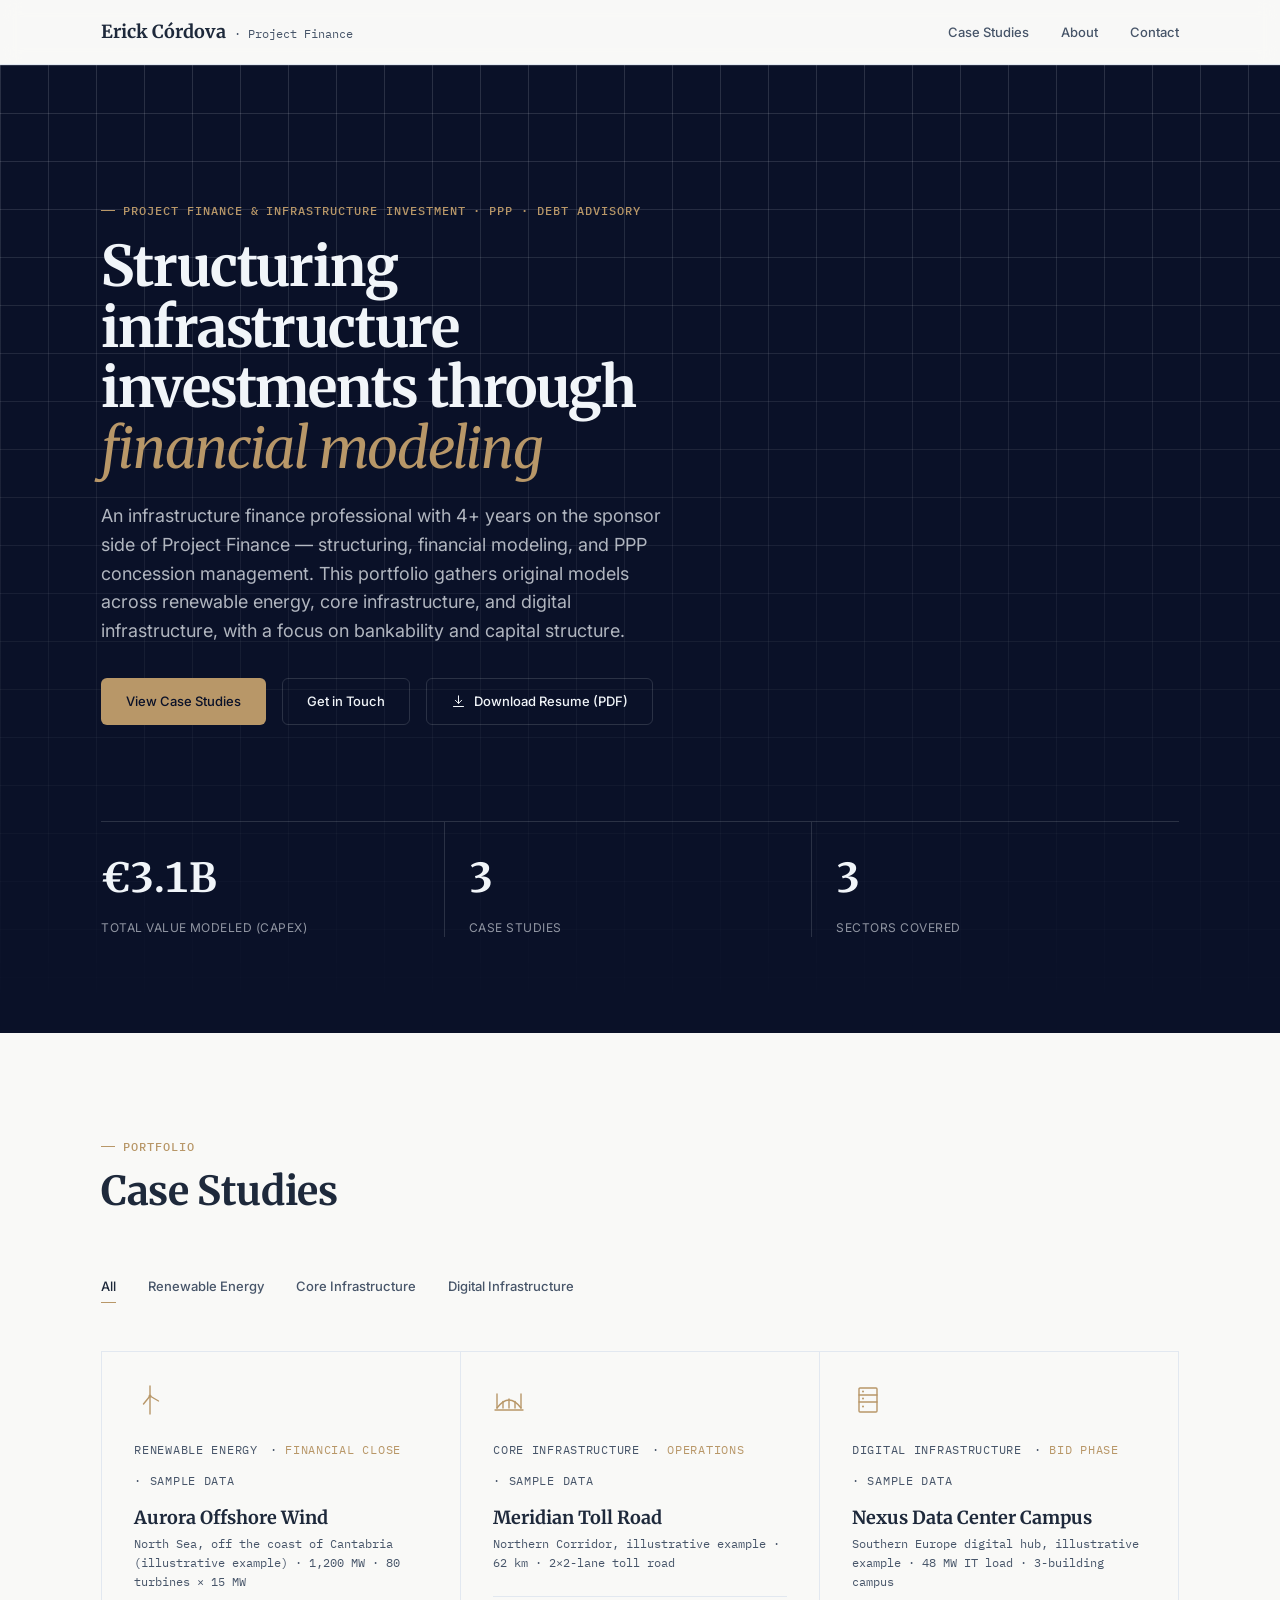
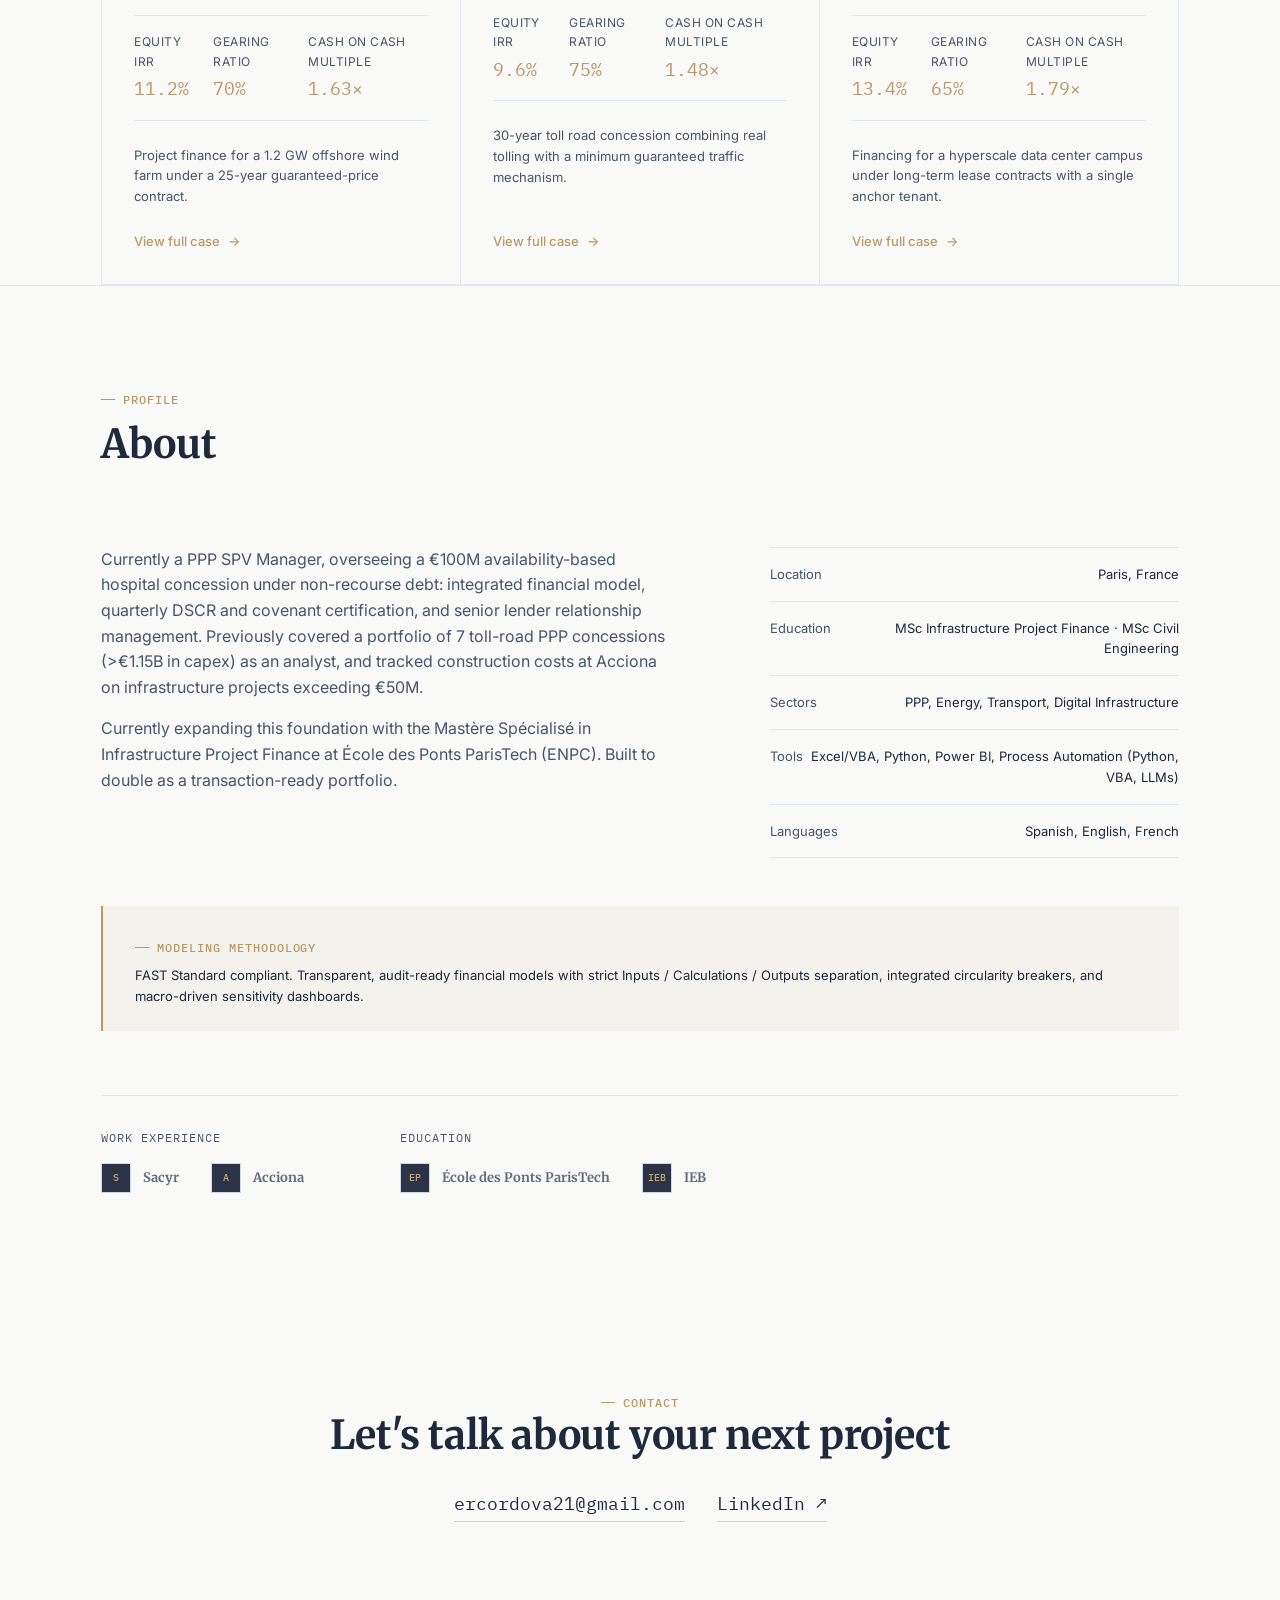
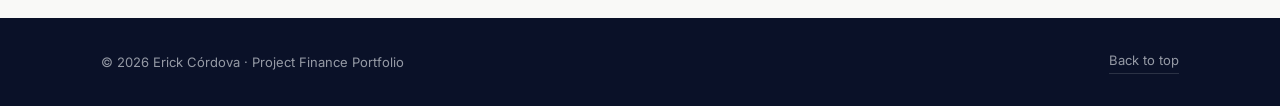
==== commit 28b7542b: "Remove filler hero stat, split credentials into Work Experience / Education - Dropped "100% In-House" ====
--- a/index.html
+++ b/index.html
@@ -65,10 +65,6 @@
           <div class="stat-value" id="stat-sectors">—</div>
           <div class="stat-label">Sectors Covered</div>
         </div>
-        <div class="stat">
-          <div class="stat-value">100%</div>
-          <div class="stat-label">In-House Models</div>
-        </div>
       </div>
     </div>
   </section>
@@ -123,12 +119,33 @@
         <p>FAST Standard compliant. Transparent, audit-ready financial models with strict Inputs / Calculations / Outputs separation, integrated circularity breakers, and macro-driven sensitivity dashboards.</p>
       </div>
 
-      <div class="social-proof reveal">
-        <div class="social-proof-label">Institutional Experience</div>
-        <div class="social-proof-marks">
-          <span>SACYR</span>
-          <span>ACCIONA</span>
-          <span>ÉCOLE DES PONTS PARISTECH</span>
+      <div class="credentials-band reveal">
+        <div class="credentials-group">
+          <div class="credentials-label">Work Experience</div>
+          <div class="credentials-marks">
+            <div class="institution-mark">
+              <span class="institution-badge">S</span>
+              <span>Sacyr</span>
+            </div>
+            <div class="institution-mark">
+              <span class="institution-badge">A</span>
+              <span>Acciona</span>
+            </div>
+          </div>
+        </div>
+
+        <div class="credentials-group">
+          <div class="credentials-label">Education</div>
+          <div class="credentials-marks">
+            <div class="institution-mark">
+              <span class="institution-badge">EP</span>
+              <span>École des Ponts ParisTech</span>
+            </div>
+            <div class="institution-mark">
+              <span class="institution-badge">IEB</span>
+              <span>IEB</span>
+            </div>
+          </div>
         </div>
       </div>
     </div>
--- a/styles.css
+++ b/styles.css
@@ -590,42 +590,64 @@
 .fact-list .fact-label { color: var(--ink-secondary); }
 .fact-list .fact-value { color: var(--ink); text-align: right; }
 
-/* ---- Social proof band (institutional authority) ---- */
-
-.social-proof {
+/* ---- Credentials band (Work Experience / Education, grouped) ---- */
+
+.credentials-band {
+  display: flex;
+  flex-wrap: wrap;
+  gap: var(--space-16) var(--space-24);
   margin-top: var(--space-16);
   padding-top: var(--space-8);
   border-top: 1px solid var(--line);
 }
 
-.social-proof-label {
+.credentials-label {
   font-family: var(--font-mono);
   font-size: var(--text-xs);
   letter-spacing: 0.08em;
   text-transform: uppercase;
   color: var(--ink-secondary);
-  margin-bottom: var(--space-6);
-}
-
-.social-proof-marks {
+  margin-bottom: var(--space-4);
+}
+
+.credentials-marks {
   display: flex;
   flex-wrap: wrap;
-  align-items: baseline;
-  gap: var(--space-8) var(--space-16);
-}
-
-.social-proof-marks span {
+  gap: var(--space-6) var(--space-8);
+}
+
+.institution-mark {
+  display: inline-flex;
+  align-items: center;
+  gap: var(--space-3);
+  opacity: 0.85;
+  transition: opacity var(--duration-base) var(--ease-out);
+}
+
+.institution-mark:hover { opacity: 1; }
+
+.institution-mark span:last-child {
   font-family: var(--font-display);
-  font-size: var(--text-md);
+  font-size: var(--text-sm);
   font-weight: 700;
-  letter-spacing: 0.01em;
-  color: var(--ink-secondary);
-  filter: grayscale(1);
-  opacity: 0.8;
-  transition: opacity var(--duration-base) var(--ease-out);
-}
-
-.social-proof-marks span:hover { opacity: 1; }
+  color: var(--ink-secondary);
+}
+
+.institution-badge {
+  display: inline-flex;
+  align-items: center;
+  justify-content: center;
+  width: 30px;
+  height: 30px;
+  flex-shrink: 0;
+  border: 1px solid var(--line-strong);
+  background: var(--bg-dark);
+  color: var(--accent);
+  font-family: var(--font-mono);
+  font-size: 10px;
+  font-weight: 500;
+  letter-spacing: 0.02em;
+}
 
 /* ---- Methodology banner ---- */
 
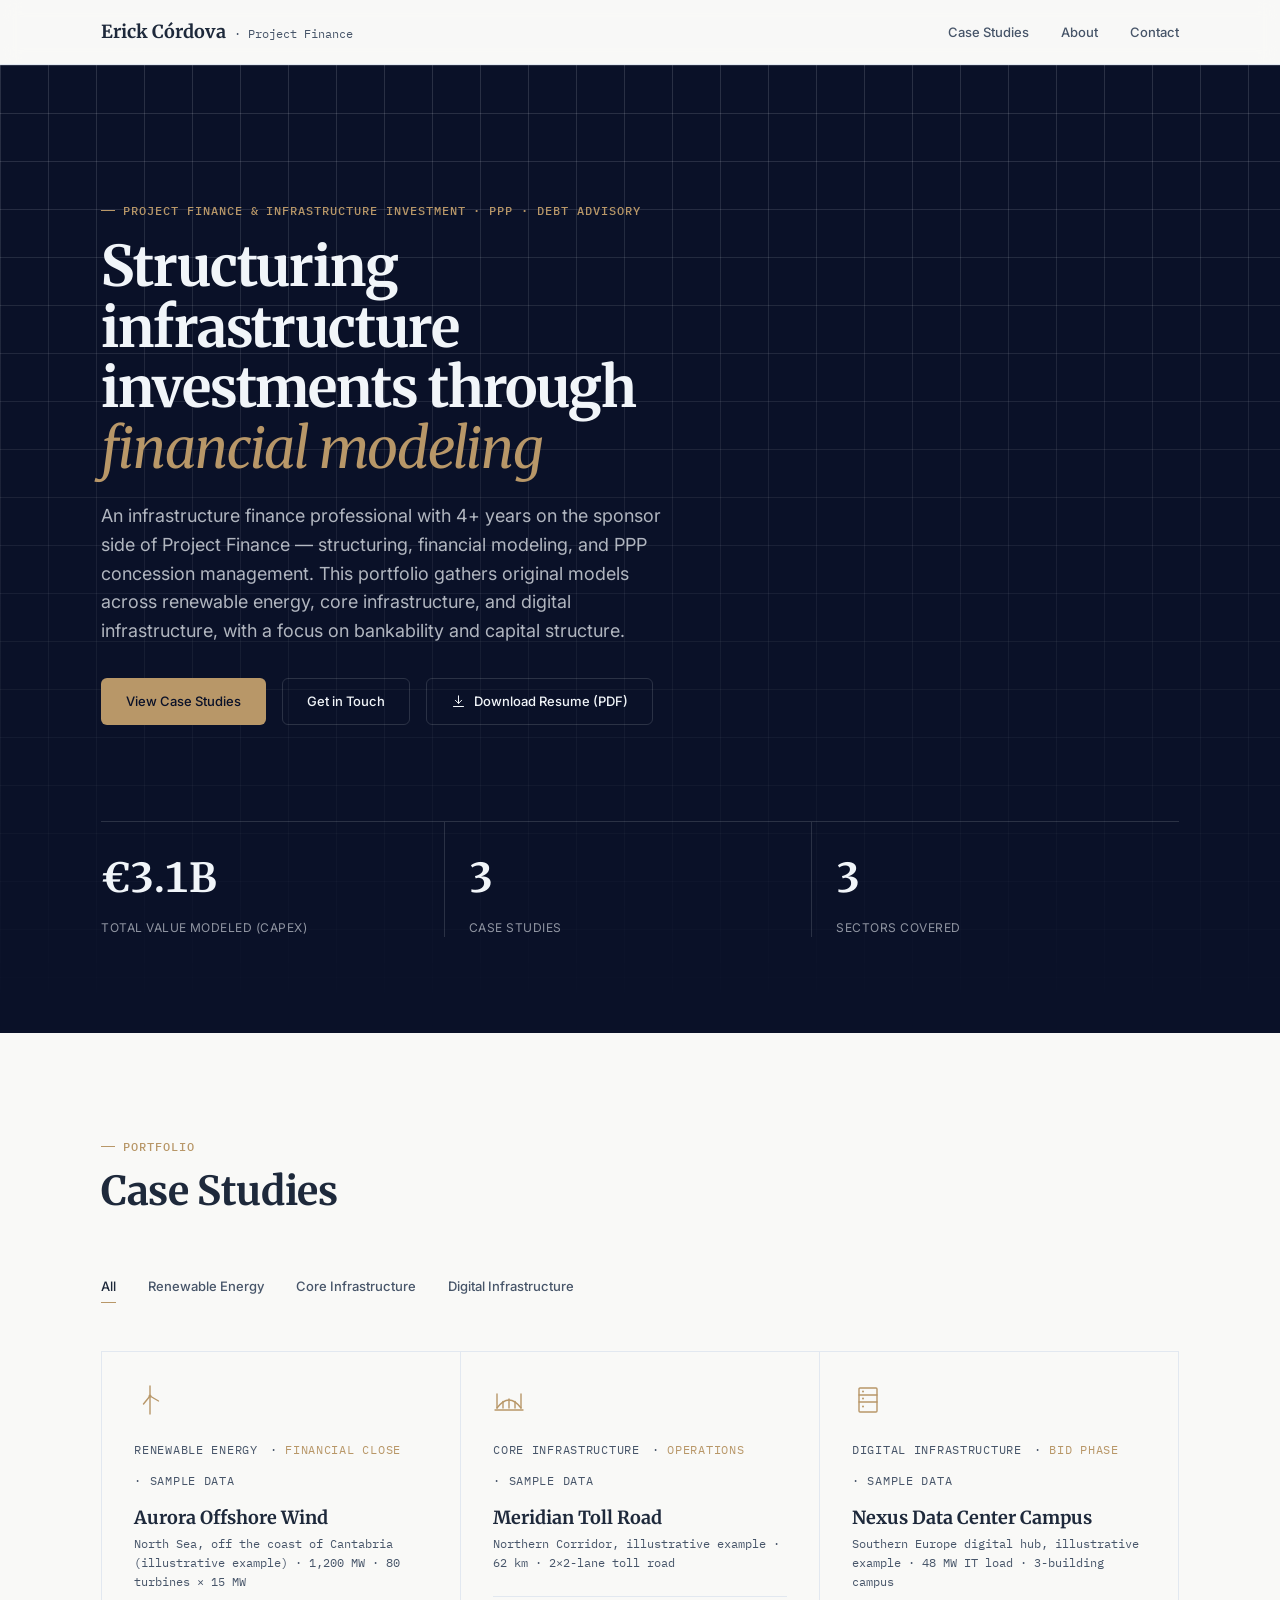
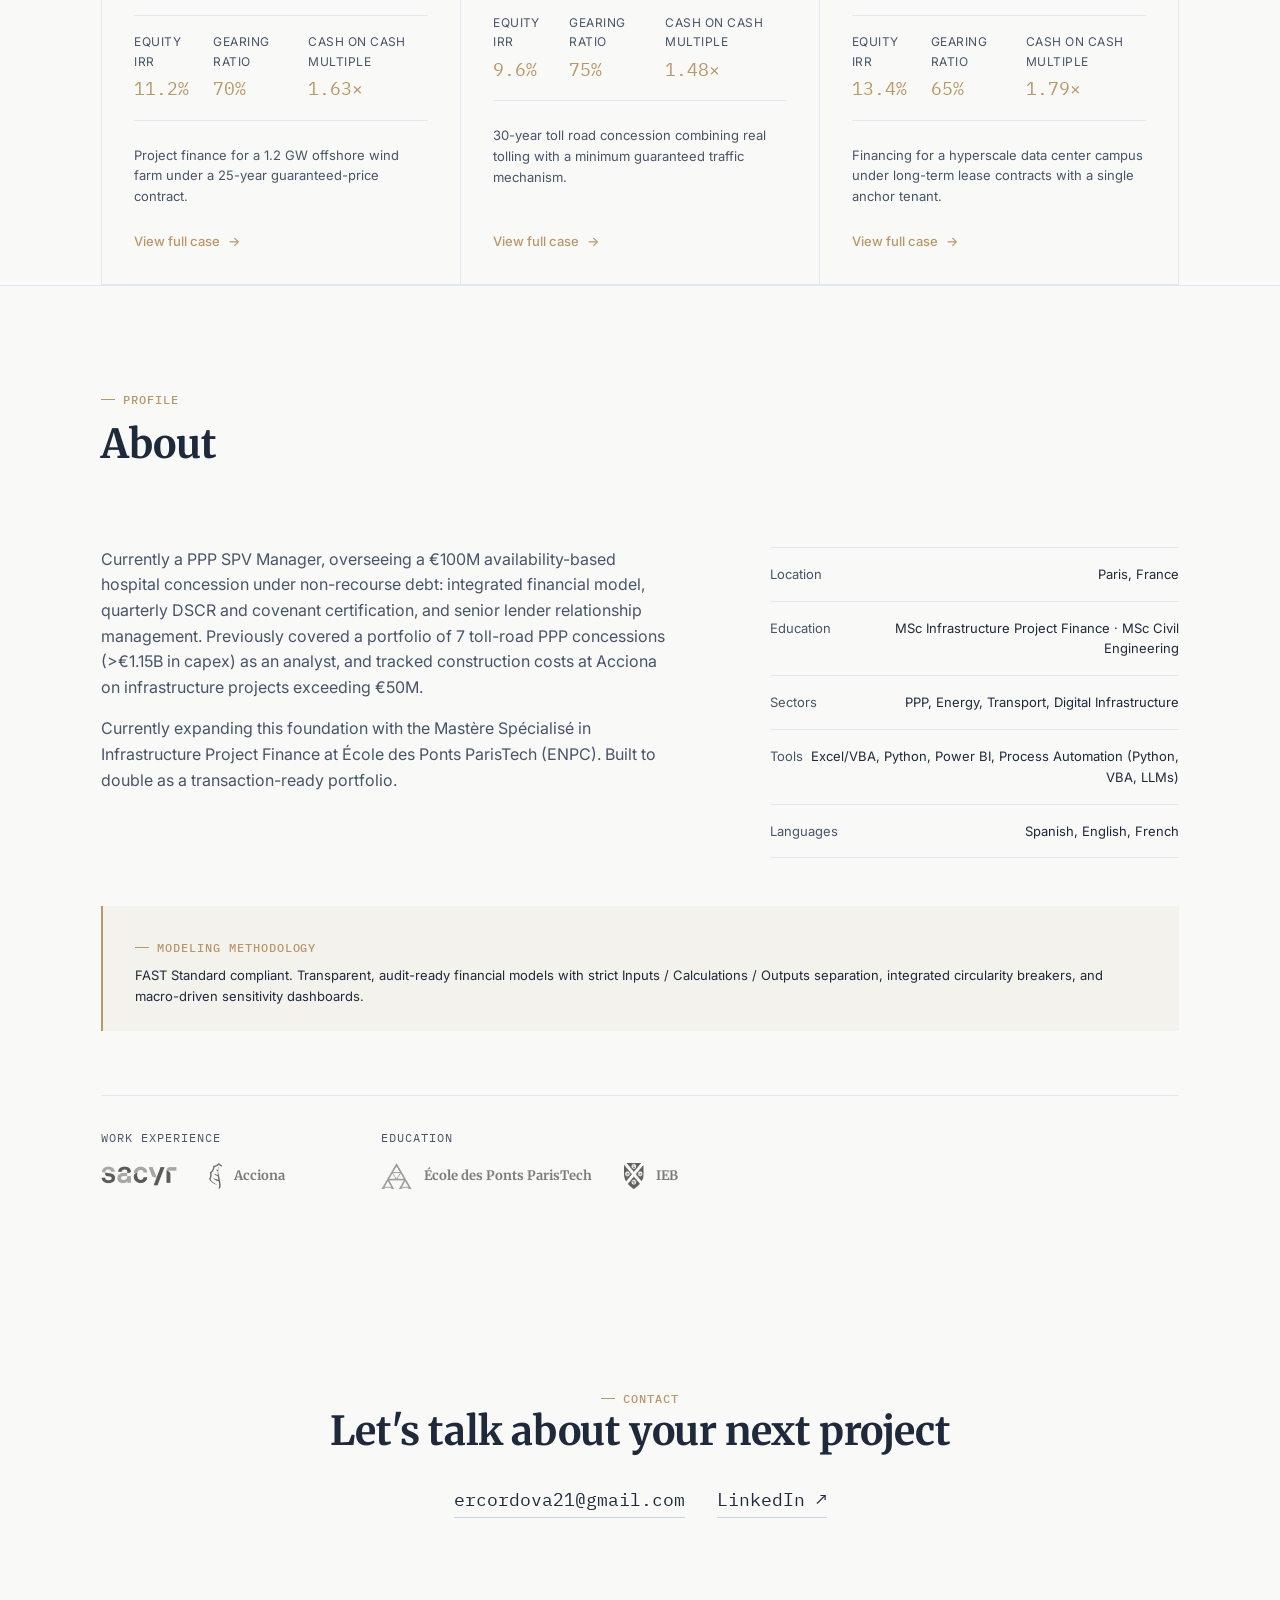
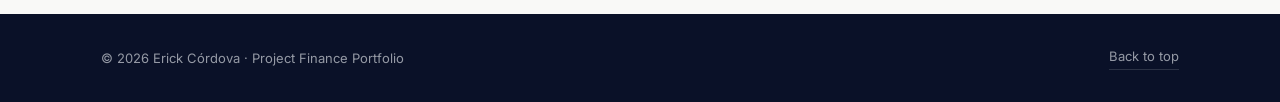
==== commit 929f91fa: "Replace monogram badges with real institution logos Cropped each provided PNG down to its recognizab" ====
--- a/index.html
+++ b/index.html
@@ -124,11 +124,10 @@
           <div class="credentials-label">Work Experience</div>
           <div class="credentials-marks">
             <div class="institution-mark">
-              <span class="institution-badge">S</span>
-              <span>Sacyr</span>
+              <img src="assets/logos/sacyr.png" alt="Sacyr" class="institution-logo institution-logo-wordmark" />
             </div>
             <div class="institution-mark">
-              <span class="institution-badge">A</span>
+              <img src="assets/logos/acciona.png" alt="" class="institution-logo" />
               <span>Acciona</span>
             </div>
           </div>
@@ -138,11 +137,11 @@
           <div class="credentials-label">Education</div>
           <div class="credentials-marks">
             <div class="institution-mark">
-              <span class="institution-badge">EP</span>
+              <img src="assets/logos/enpc.png" alt="" class="institution-logo" />
               <span>École des Ponts ParisTech</span>
             </div>
             <div class="institution-mark">
-              <span class="institution-badge">IEB</span>
+              <img src="assets/logos/ieb.png" alt="" class="institution-logo" />
               <span>IEB</span>
             </div>
           </div>
--- a/styles.css
+++ b/styles.css
@@ -620,11 +620,13 @@
   display: inline-flex;
   align-items: center;
   gap: var(--space-3);
-  opacity: 0.85;
-  transition: opacity var(--duration-base) var(--ease-out);
-}
-
-.institution-mark:hover { opacity: 1; }
+  opacity: 0.75;
+  filter: grayscale(1);
+  transition: opacity var(--duration-base) var(--ease-out),
+              filter var(--duration-base) var(--ease-out);
+}
+
+.institution-mark:hover { opacity: 1; filter: grayscale(0); }
 
 .institution-mark span:last-child {
   font-family: var(--font-display);
@@ -633,21 +635,13 @@
   color: var(--ink-secondary);
 }
 
-.institution-badge {
-  display: inline-flex;
-  align-items: center;
-  justify-content: center;
-  width: 30px;
-  height: 30px;
+.institution-logo {
+  height: 26px;
+  width: auto;
   flex-shrink: 0;
-  border: 1px solid var(--line-strong);
-  background: var(--bg-dark);
-  color: var(--accent);
-  font-family: var(--font-mono);
-  font-size: 10px;
-  font-weight: 500;
-  letter-spacing: 0.02em;
-}
+}
+
+.institution-logo-wordmark { height: 20px; }
 
 /* ---- Methodology banner ---- */
 
